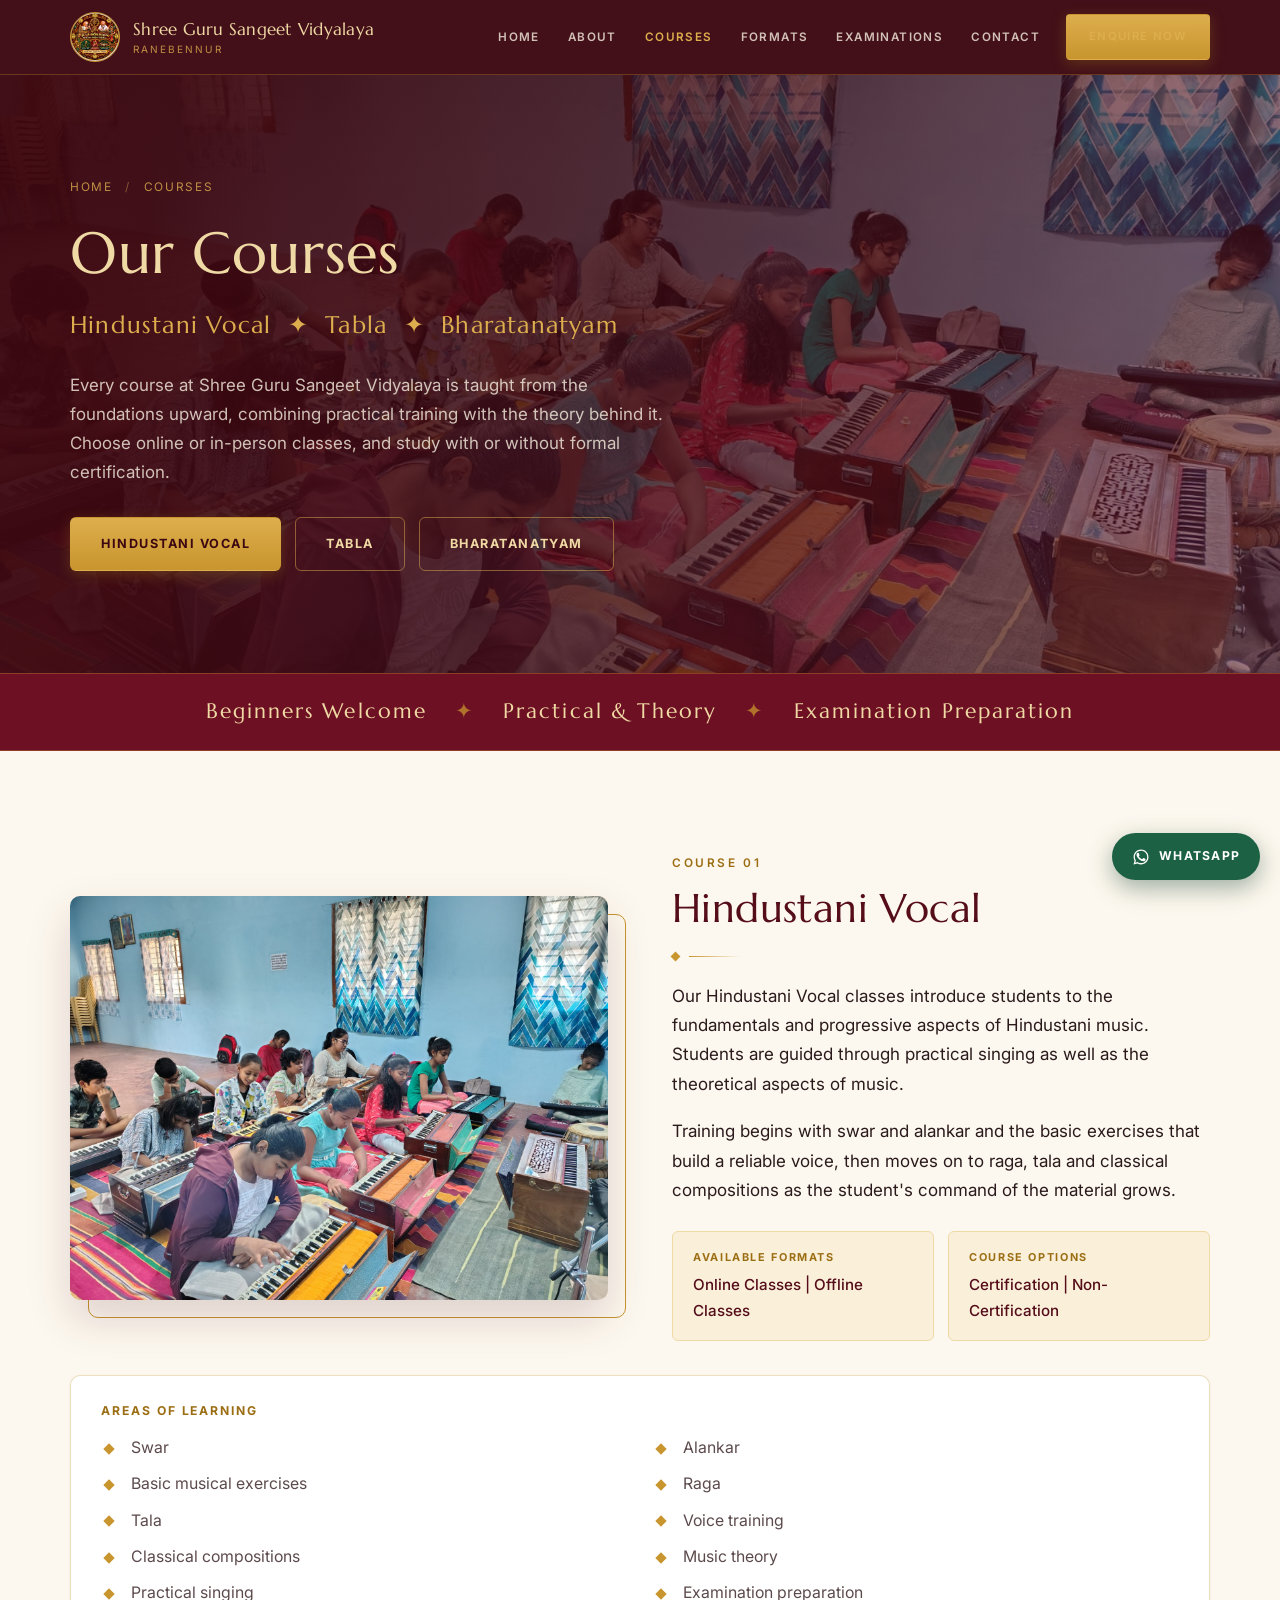
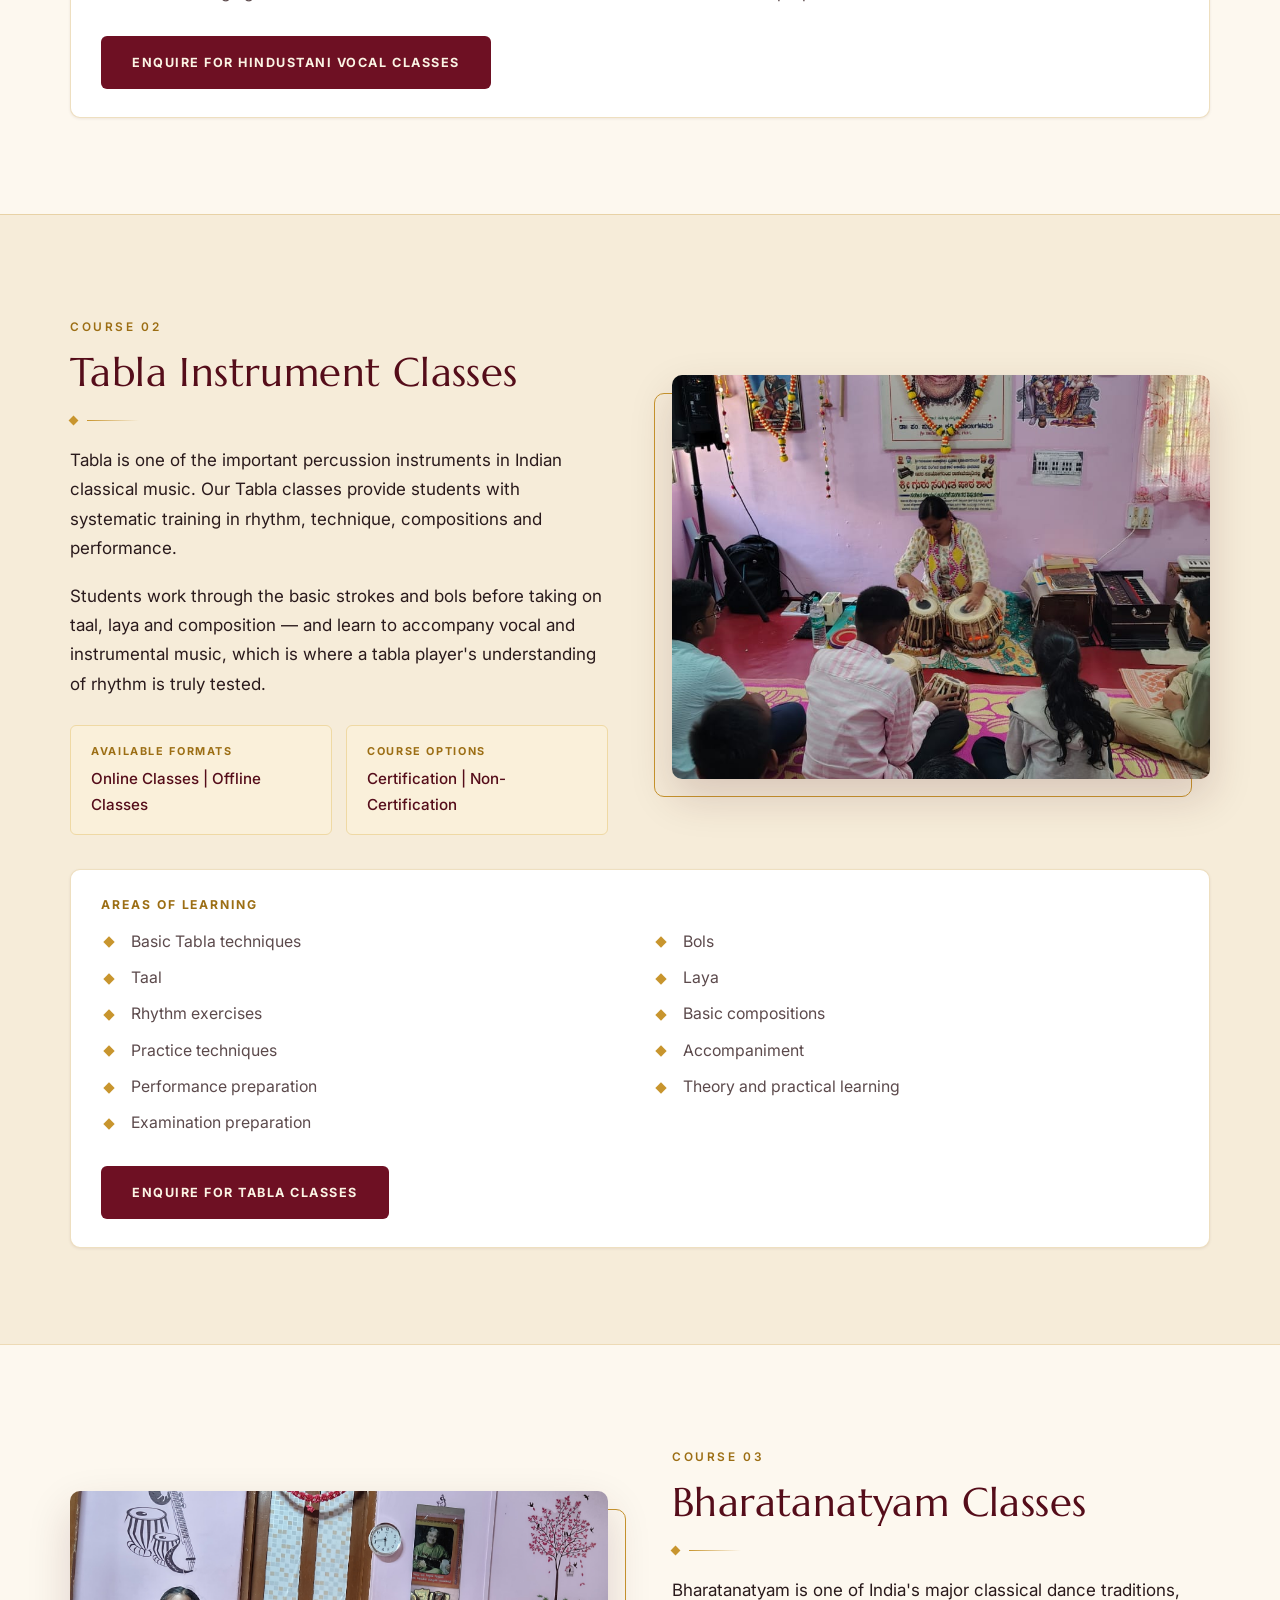
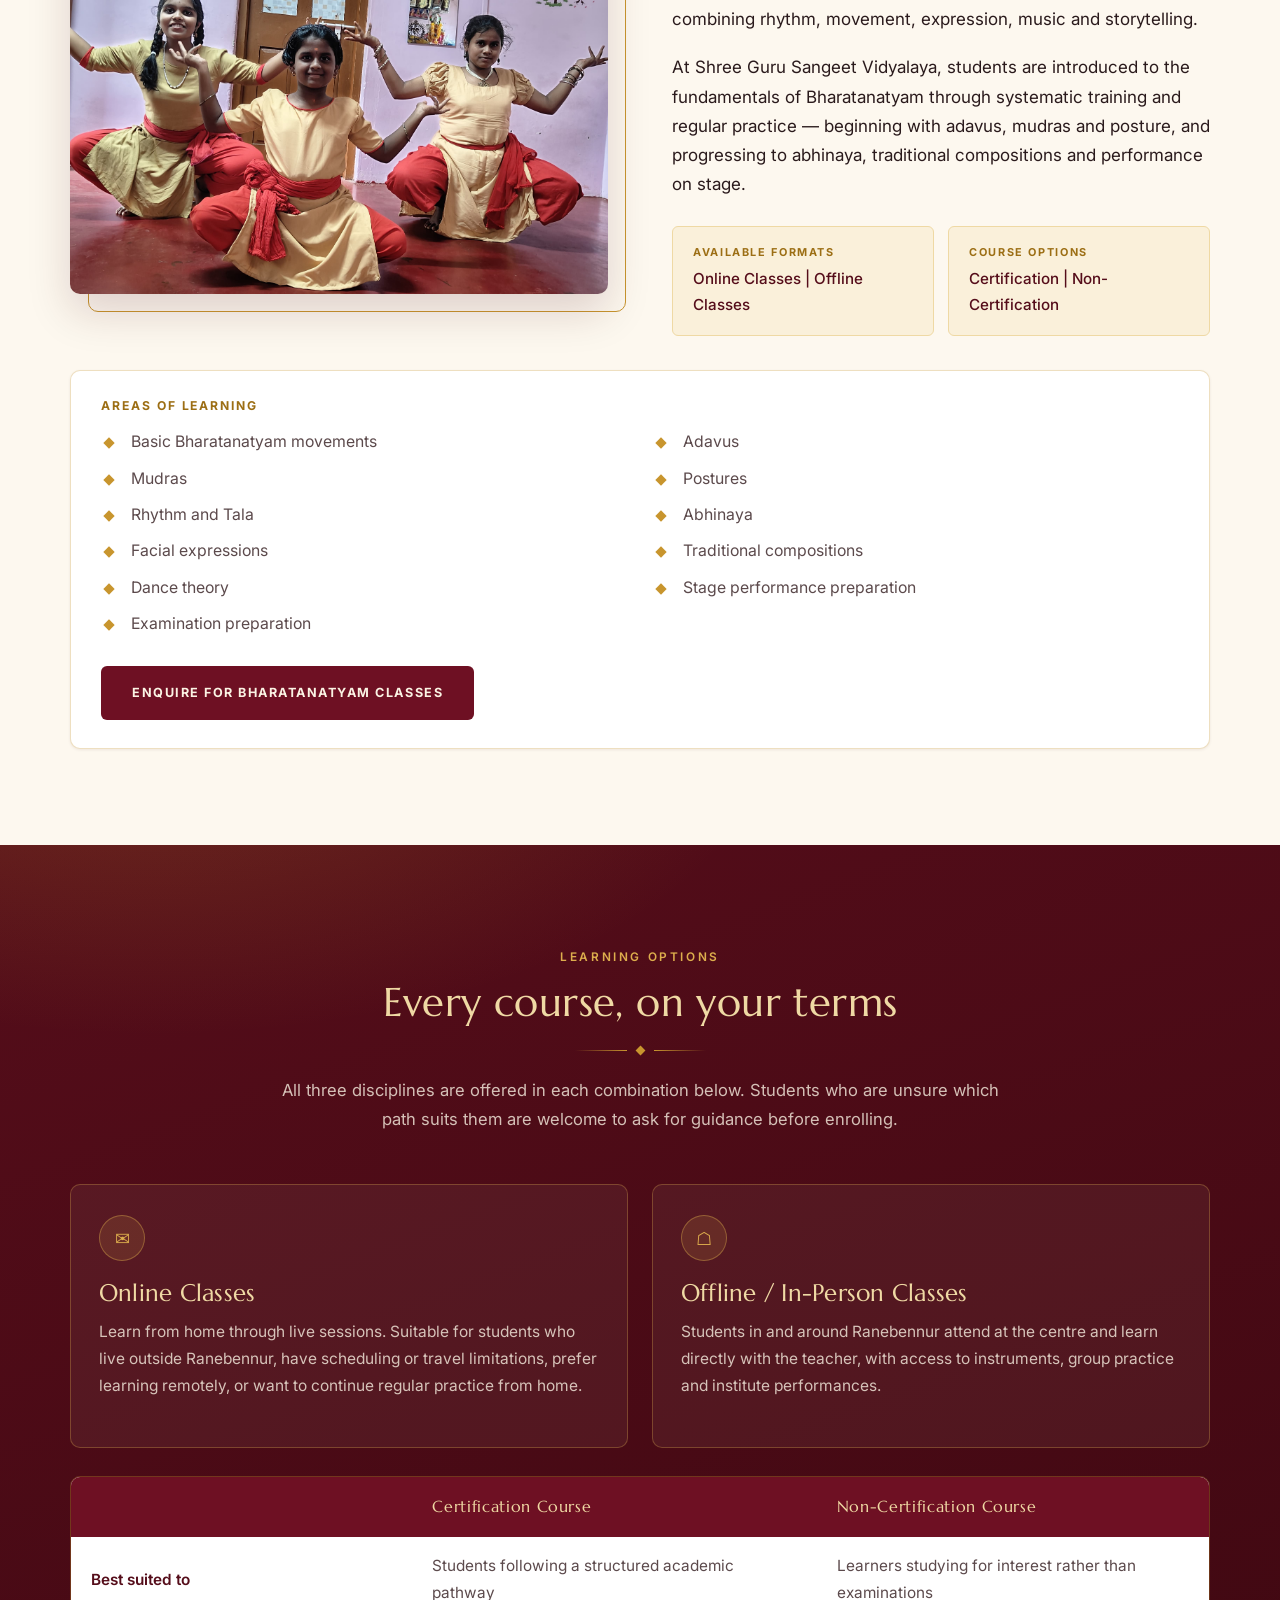
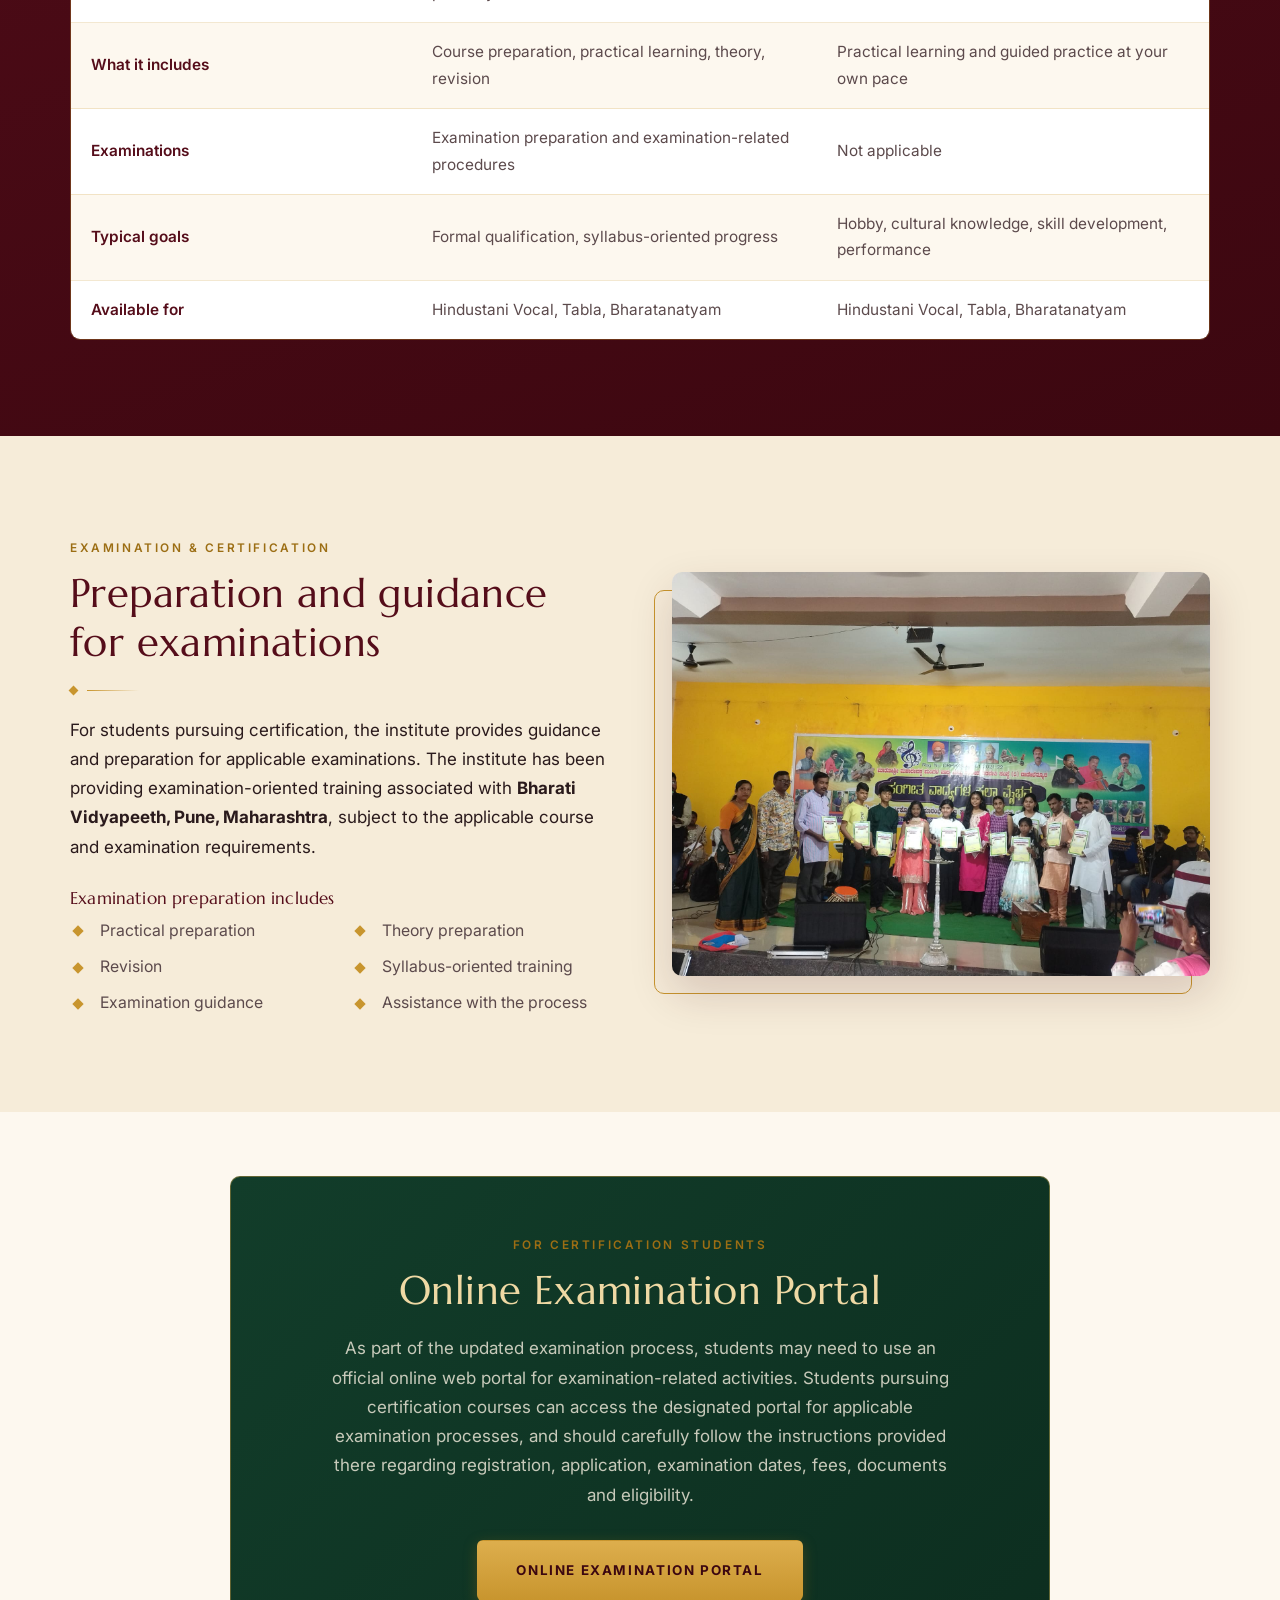
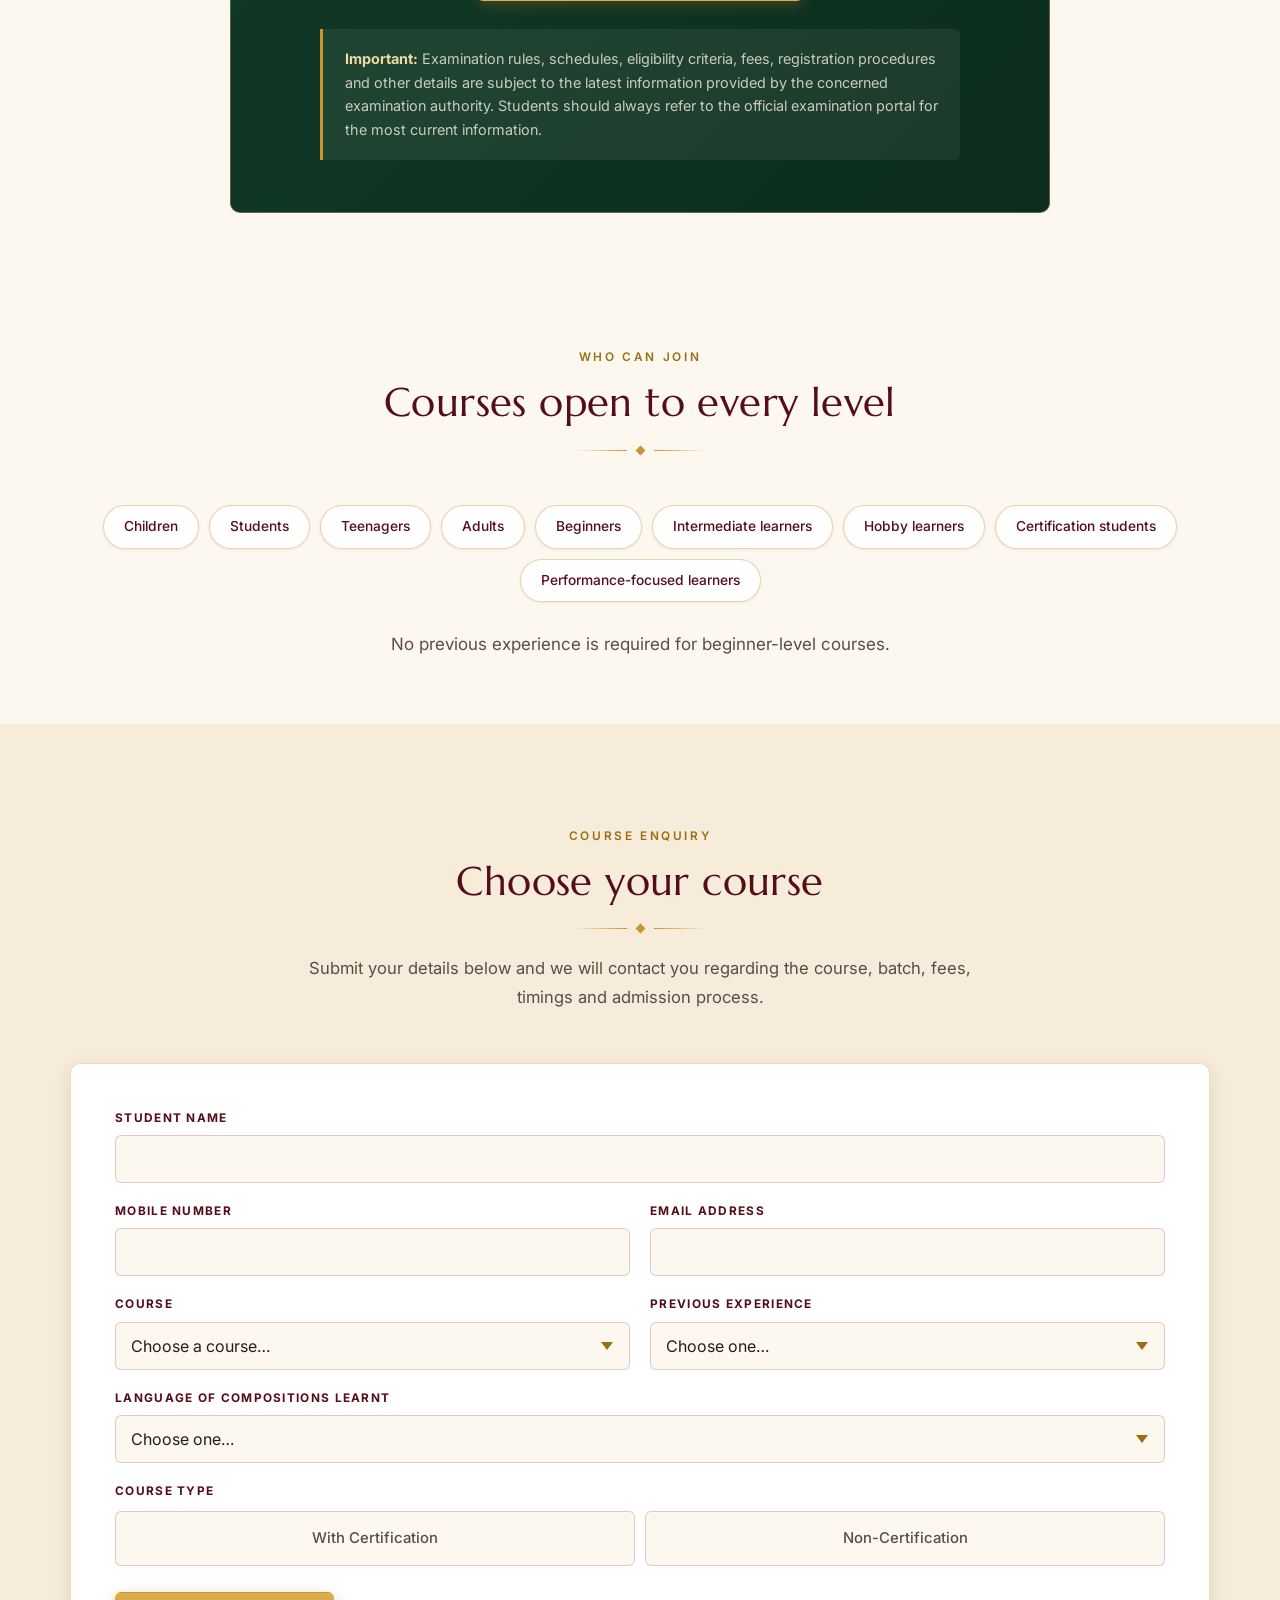
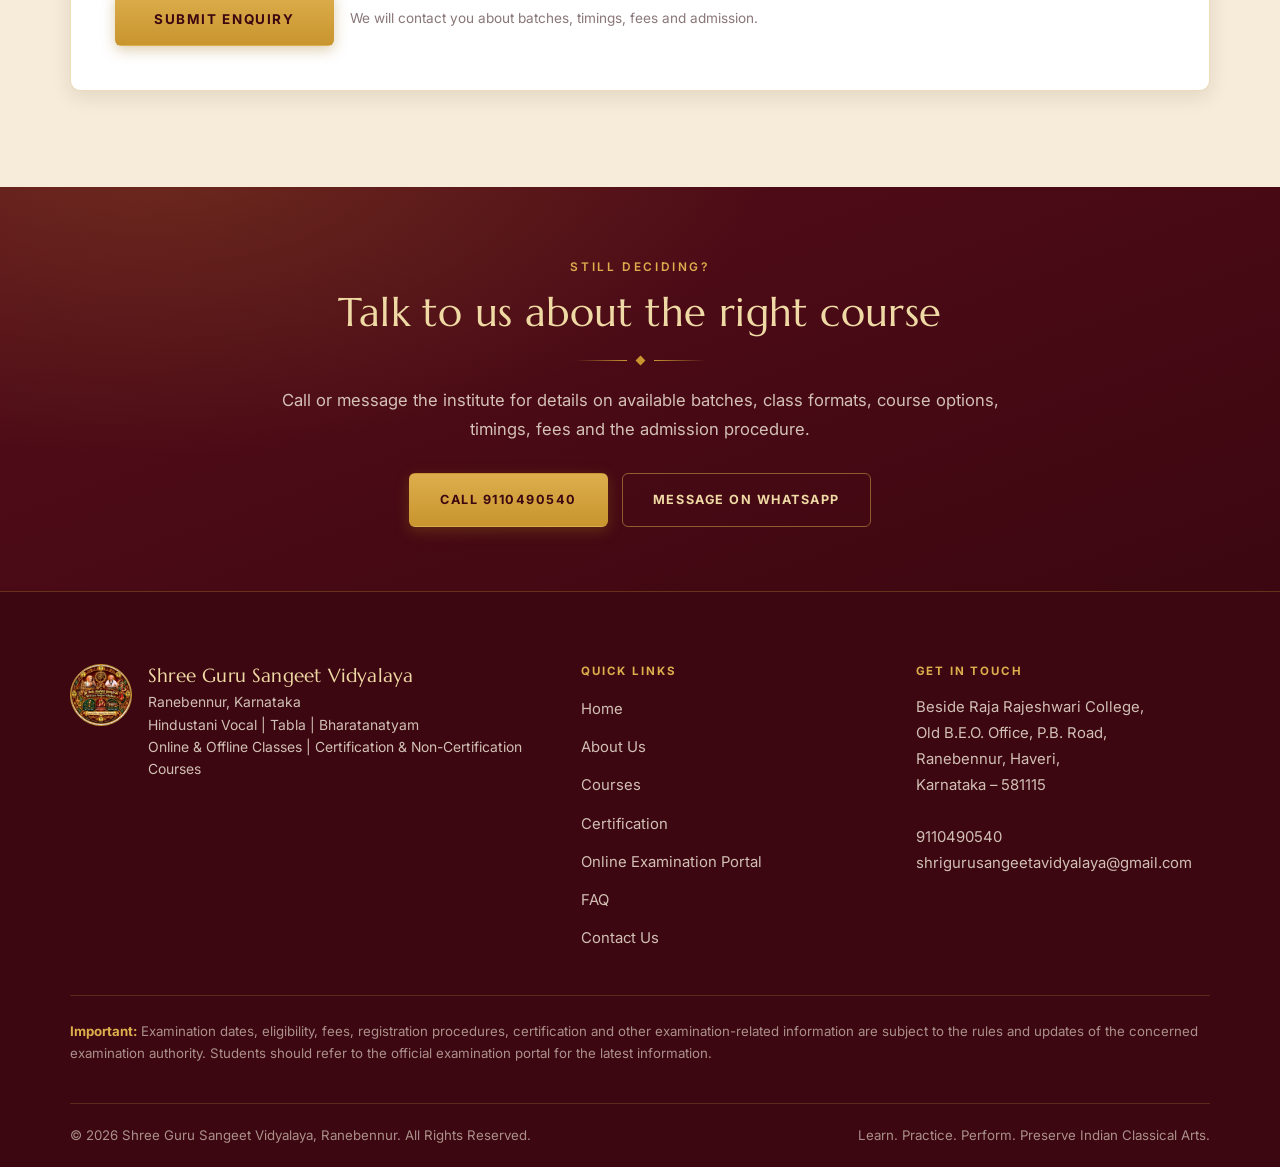
==== courses.html @ ef045285 "added new" ====
<!DOCTYPE html>
<html lang="en">
<head>
<meta charset="utf-8">
<meta name="viewport" content="width=device-width, initial-scale=1">
<title>Courses &ndash; Hindustani Vocal, Tabla &amp; Bharatanatyam | Shree Guru Sangeet Vidyalaya</title>
<meta name="description" content="Course details for Hindustani Vocal, Tabla and Bharatanatyam at Shree Guru Sangeet Vidyalaya, Ranebennur — areas of learning, online and offline formats, certification and non-certification options.">

<meta property="og:title" content="Courses | Shree Guru Sangeet Vidyalaya, Ranebennur">
<meta property="og:description" content="Hindustani Vocal, Tabla and Bharatanatyam — online and offline, certification and non-certification.">
<meta property="og:image" content="images/logo.jpg">
<meta property="og:type" content="website">

<link rel="icon" href="images/logo.jpg">
<link rel="preconnect" href="https://fonts.googleapis.com">
<link rel="preconnect" href="https://fonts.gstatic.com" crossorigin>
<link href="https://fonts.googleapis.com/css2?family=Marcellus&family=Inter:wght@400;500;600;700&display=swap" rel="stylesheet">
<link rel="stylesheet" href="css/style.css">
</head>
<body>

<a class="skip-link" href="#main">Skip to content</a>

<!-- ============================= HEADER ============================= -->
<header class="site-header">
  <div class="wrap header-inner">
    <a class="brand" href="index.html">
      <img src="images/logo.jpg" alt="Shree Guru Sangeet Vidyalaya emblem">
      <span class="brand-text">
        <span class="brand-name">Shree Guru Sangeet Vidyalaya</span>
        <span class="brand-sub">Ranebennur</span>
      </span>
    </a>

    <button class="nav-toggle" aria-expanded="false" aria-controls="primary-nav" aria-label="Toggle menu">
      <span></span><span></span><span></span>
    </button>

    <nav class="nav" id="primary-nav" aria-label="Primary">
      <a href="index.html">Home</a>
      <a href="index.html#about">About</a>
      <a href="courses.html" class="is-active" aria-current="page">Courses</a>
      <a href="#formats">Formats</a>
      <a href="#exams">Examinations</a>
      <a href="index.html#contact">Contact</a>
      <a class="btn btn--gold" href="#enquiry">Enquire Now</a>
    </nav>
  </div>
</header>

<main id="main">

<!-- ============================= HERO ============================= -->
<section class="hero hero--page">
  <div class="hero__bg" role="presentation"></div>
  <div class="wrap">
    <div class="hero__content">
      <p class="crumbs"><a href="index.html">Home</a> <span>/</span> Courses</p>
      <h1>Our Courses</h1>
      <p class="hero__tagline">Hindustani Vocal &nbsp;&#10022;&nbsp; Tabla &nbsp;&#10022;&nbsp; Bharatanatyam</p>
      <p class="hero__lede">
        Every course at Shree Guru Sangeet Vidyalaya is taught from the foundations upward,
        combining practical training with the theory behind it. Choose online or in-person
        classes, and study with or without formal certification.
      </p>
      <div class="btn-row">
        <a class="btn btn--gold" href="#hindustani-vocal">Hindustani Vocal</a>
        <a class="btn btn--ghost" href="#tabla">Tabla</a>
        <a class="btn btn--ghost" href="#bharatanatyam">Bharatanatyam</a>
      </div>
    </div>
  </div>
</section>

<!-- ============================= STRIP ============================= -->
<div class="strip">
  <div class="wrap strip__inner">
    <span>Beginners Welcome</span> <i>&#10022;</i>
    <span>Practical &amp; Theory</span> <i>&#10022;</i>
    <span>Examination Preparation</span>
  </div>
</div>

<!-- ============================= HINDUSTANI VOCAL ============================= -->
<section class="section course-detail" id="hindustani-vocal">
  <div class="wrap">
    <div class="split reveal">
      <div class="split__media">
        <img src="images/vocal-class.jpg" alt="Hindustani vocal students practising with harmoniums" loading="lazy">
      </div>
      <div>
        <span class="eyebrow">Course 01</span>
        <h2>Hindustani Vocal</h2>
        <div class="ornament ornament--start"><span></span></div>
        <p>
          Our Hindustani Vocal classes introduce students to the fundamentals and progressive
          aspects of Hindustani music. Students are guided through practical singing as well as
          the theoretical aspects of music.
        </p>
        <p>
          Training begins with swar and alankar and the basic exercises that build a reliable
          voice, then moves on to raga, tala and classical compositions as the student's command
          of the material grows.
        </p>

        <dl class="meta-row">
          <div class="meta">
            <dt>Available Formats</dt>
            <dd>Online Classes | Offline Classes</dd>
          </div>
          <div class="meta">
            <dt>Course Options</dt>
            <dd>Certification | Non-Certification</dd>
          </div>
        </dl>
      </div>
    </div>

    <div class="learn-box reveal">
      <h4>Areas of Learning</h4>
      <ul class="ticks ticks--2col">
        <li>Swar</li>
        <li>Alankar</li>
        <li>Basic musical exercises</li>
        <li>Raga</li>
        <li>Tala</li>
        <li>Voice training</li>
        <li>Classical compositions</li>
        <li>Music theory</li>
        <li>Practical singing</li>
        <li>Examination preparation</li>
      </ul>
      <div class="btn-row">
        <a class="btn btn--maroon" href="#enquiry" data-course="Hindustani Vocal">Enquire for Hindustani Vocal Classes</a>
      </div>
    </div>
  </div>
</section>

<!-- ============================= TABLA ============================= -->
<section class="section section--cream course-detail" id="tabla">
  <div class="wrap">
    <div class="split split--media-right reveal">
      <div class="split__media">
        <img src="images/tabla-class-2.jpg" alt="A tabla lesson in progress at the institute" loading="lazy">
      </div>
      <div>
        <span class="eyebrow">Course 02</span>
        <h2>Tabla Instrument Classes</h2>
        <div class="ornament ornament--start"><span></span></div>
        <p>
          Tabla is one of the important percussion instruments in Indian classical music. Our
          Tabla classes provide students with systematic training in rhythm, technique,
          compositions and performance.
        </p>
        <p>
          Students work through the basic strokes and bols before taking on taal, laya and
          composition — and learn to accompany vocal and instrumental music, which is where a
          tabla player's understanding of rhythm is truly tested.
        </p>

        <dl class="meta-row">
          <div class="meta">
            <dt>Available Formats</dt>
            <dd>Online Classes | Offline Classes</dd>
          </div>
          <div class="meta">
            <dt>Course Options</dt>
            <dd>Certification | Non-Certification</dd>
          </div>
        </dl>
      </div>
    </div>

    <div class="learn-box reveal">
      <h4>Areas of Learning</h4>
      <ul class="ticks ticks--2col">
        <li>Basic Tabla techniques</li>
        <li>Bols</li>
        <li>Taal</li>
        <li>Laya</li>
        <li>Rhythm exercises</li>
        <li>Basic compositions</li>
        <li>Practice techniques</li>
        <li>Accompaniment</li>
        <li>Performance preparation</li>
        <li>Theory and practical learning</li>
        <li>Examination preparation</li>
      </ul>
      <div class="btn-row">
        <a class="btn btn--maroon" href="#enquiry" data-course="Tabla">Enquire for Tabla Classes</a>
      </div>
    </div>
  </div>
</section>

<!-- ============================= BHARATANATYAM ============================= -->
<section class="section course-detail" id="bharatanatyam">
  <div class="wrap">
    <div class="split reveal">
      <div class="split__media">
        <img src="images/bharatanatyam-wide.jpg" alt="Bharatanatyam students holding a classical pose" loading="lazy">
      </div>
      <div>
        <span class="eyebrow">Course 03</span>
        <h2>Bharatanatyam Classes</h2>
        <div class="ornament ornament--start"><span></span></div>
        <p>
          Bharatanatyam is one of India's major classical dance traditions, combining rhythm,
          movement, expression, music and storytelling.
        </p>
        <p>
          At Shree Guru Sangeet Vidyalaya, students are introduced to the fundamentals of
          Bharatanatyam through systematic training and regular practice — beginning with adavus,
          mudras and posture, and progressing to abhinaya, traditional compositions and
          performance on stage.
        </p>

        <dl class="meta-row">
          <div class="meta">
            <dt>Available Formats</dt>
            <dd>Online Classes | Offline Classes</dd>
          </div>
          <div class="meta">
            <dt>Course Options</dt>
            <dd>Certification | Non-Certification</dd>
          </div>
        </dl>
      </div>
    </div>

    <div class="learn-box reveal">
      <h4>Areas of Learning</h4>
      <ul class="ticks ticks--2col">
        <li>Basic Bharatanatyam movements</li>
        <li>Adavus</li>
        <li>Mudras</li>
        <li>Postures</li>
        <li>Rhythm and Tala</li>
        <li>Abhinaya</li>
        <li>Facial expressions</li>
        <li>Traditional compositions</li>
        <li>Dance theory</li>
        <li>Stage performance preparation</li>
        <li>Examination preparation</li>
      </ul>
      <div class="btn-row">
        <a class="btn btn--maroon" href="#enquiry" data-course="Bharatanatyam">Enquire for Bharatanatyam Classes</a>
      </div>
    </div>
  </div>
</section>

<!-- ============================= FORMATS ============================= -->
<section class="section section--dark" id="formats">
  <div class="wrap">
    <div class="section-head section-head--center reveal">
      <span class="eyebrow">Learning Options</span>
      <h2>Every course, on your terms</h2>
      <div class="ornament"><span></span></div>
      <p>
        All three disciplines are offered in each combination below. Students who are unsure
        which path suits them are welcome to ask for guidance before enrolling.
      </p>
    </div>

    <div class="grid grid--2 reveal">
      <article class="card card--dark">
        <div class="card__icon">&#9993;</div>
        <h3>Online Classes</h3>
        <p style="margin-bottom:18px">
          Learn from home through live sessions. Suitable for students who live outside
          Ranebennur, have scheduling or travel limitations, prefer learning remotely, or want to
          continue regular practice from home.
        </p>
      </article>

      <article class="card card--dark">
        <div class="card__icon">&#9750;</div>
        <h3>Offline / In-Person Classes</h3>
        <p style="margin-bottom:18px">
          Students in and around Ranebennur attend at the centre and learn directly with the
          teacher, with access to instruments, group practice and institute performances.
        </p>
      </article>
    </div>

    <div class="table-scroll reveal" style="margin-top:28px">
      <table class="compare">
        <thead>
          <tr>
            <th scope="col">&nbsp;</th>
            <th scope="col">Certification Course</th>
            <th scope="col">Non-Certification Course</th>
          </tr>
        </thead>
        <tbody>
          <tr>
            <th scope="row">Best suited to</th>
            <td>Students following a structured academic pathway</td>
            <td>Learners studying for interest rather than examinations</td>
          </tr>
          <tr>
            <th scope="row">What it includes</th>
            <td>Course preparation, practical learning, theory, revision</td>
            <td>Practical learning and guided practice at your own pace</td>
          </tr>
          <tr>
            <th scope="row">Examinations</th>
            <td>Examination preparation and examination-related procedures</td>
            <td>Not applicable</td>
          </tr>
          <tr>
            <th scope="row">Typical goals</th>
            <td>Formal qualification, syllabus-oriented progress</td>
            <td>Hobby, cultural knowledge, skill development, performance</td>
          </tr>
          <tr>
            <th scope="row">Available for</th>
            <td>Hindustani Vocal, Tabla, Bharatanatyam</td>
            <td>Hindustani Vocal, Tabla, Bharatanatyam</td>
          </tr>
        </tbody>
      </table>
    </div>
  </div>
</section>

<!-- ============================= EXAMS ============================= -->
<section class="section section--cream" id="exams">
  <div class="wrap">
    <div class="split split--media-right reveal">
      <div class="split__media">
        <img src="images/certificates.jpg" alt="Certificate distribution at an institute function" loading="lazy">
      </div>
      <div>
        <span class="eyebrow">Examination &amp; Certification</span>
        <h2>Preparation and guidance for examinations</h2>
        <div class="ornament ornament--start"><span></span></div>
        <p>
          For students pursuing certification, the institute provides guidance and preparation for
          applicable examinations. The institute has been providing examination-oriented training
          associated with <strong>Bharati Vidyapeeth, Pune, Maharashtra</strong>, subject to the
          applicable course and examination requirements.
        </p>

        <h4 style="margin-top:26px">Examination preparation includes</h4>
        <ul class="ticks ticks--2col">
          <li>Practical preparation</li>
          <li>Theory preparation</li>
          <li>Revision</li>
          <li>Syllabus-oriented training</li>
          <li>Examination guidance</li>
          <li>Assistance with the process</li>
        </ul>
      </div>
    </div>
  </div>
</section>

<!-- ============================= EXAM PORTAL ============================= -->
<section class="section section--tight">
  <div class="wrap wrap--narrow">
    <div class="callout reveal">
      <span class="eyebrow">For Certification Students</span>
      <h2>Online Examination Portal</h2>
      <p>
        As part of the updated examination process, students may need to use an official online
        web portal for examination-related activities. Students pursuing certification courses can
        access the designated portal for applicable examination processes, and should carefully
        follow the instructions provided there regarding registration, application, examination
        dates, fees, documents and eligibility.
      </p>

      <div class="btn-row">
        <!-- TODO: replace "#" with the official examination portal URL supplied by the institute -->
        <a class="btn btn--gold btn--lg" href="#" target="_blank" rel="noopener">Online Examination Portal</a>
      </div>

      <p class="note">
        <strong>Important:</strong> Examination rules, schedules, eligibility criteria, fees,
        registration procedures and other details are subject to the latest information provided
        by the concerned examination authority. Students should always refer to the official
        examination portal for the most current information.
      </p>
    </div>
  </div>
</section>

<!-- ============================= WHO CAN JOIN ============================= -->
<section class="section section--tight">
  <div class="wrap">
    <div class="section-head section-head--center reveal">
      <span class="eyebrow">Who Can Join</span>
      <h2>Courses open to every level</h2>
      <div class="ornament"><span></span></div>
    </div>

    <div class="reveal" style="text-align:center">
      <ul class="chips" style="justify-content:center">
        <li>Children</li>
        <li>Students</li>
        <li>Teenagers</li>
        <li>Adults</li>
        <li>Beginners</li>
        <li>Intermediate learners</li>
        <li>Hobby learners</li>
        <li>Certification students</li>
        <li>Performance-focused learners</li>
      </ul>
      <p style="max-width:620px; margin-inline:auto; color:var(--ink-soft)">
        No previous experience is required for beginner-level courses.
      </p>
    </div>
  </div>
</section>

<!-- ============================= ENQUIRY ============================= -->
<section class="section section--cream" id="enquiry">
  <div class="wrap">
    <div class="section-head section-head--center reveal">
      <span class="eyebrow">Course Enquiry</span>
      <h2>Choose your course</h2>
      <div class="ornament"><span></span></div>
      <p>
        Submit your details below and we will contact you regarding the course, batch, fees,
        timings and admission process.
      </p>
    </div>

    <div class="form-card reveal">
      <!--
        Static site: the form is delivered to the institute over WhatsApp, with an
        email fallback. To use a form service instead, add action/method to this
        <form> and remove the submit handler in js/main.js.
      -->
      <form id="lead-form" class="form-grid" novalidate>

        <div class="field field--full">
          <label for="name">Student Name</label>
          <input type="text" id="name" name="name" required autocomplete="name">
        </div>

        <div class="field">
          <label for="mobile">Mobile Number</label>
          <input type="tel" id="mobile" name="mobile" required autocomplete="tel"
                 inputmode="tel" pattern="[0-9+\s-]{7,15}">
        </div>

        <div class="field">
          <label for="email">Email Address</label>
          <input type="email" id="email" name="email" required autocomplete="email">
        </div>

        <div class="field">
          <label for="course">Course</label>
          <select id="course" name="course" required>
            <option value="">Choose a course&hellip;</option>
            <option>Hindustani Vocal</option>
            <option>Tabla</option>
            <option>Bharatanatyam</option>
          </select>
        </div>

        <div class="field">
          <label for="experience">Previous Experience</label>
          <select id="experience" name="experience" required>
            <option value="">Choose one&hellip;</option>
            <option>Beginner / No previous experience</option>
            <option>Some previous experience</option>
            <option>Intermediate</option>
            <option>Advanced</option>
          </select>
        </div>

        <div class="field field--full">
          <label for="language">Language of Compositions Learnt</label>
          <select id="language" name="language" required>
            <option value="">Choose one&hellip;</option>
            <option>None yet &mdash; complete beginner</option>
            <option>Kannada</option>
            <option>Hindi</option>
            <option>Sanskrit</option>
            <option>Marathi</option>
            <option>Telugu</option>
            <option>Other</option>
          </select>
        </div>

        <div class="field field--full">
          <span class="group-label" id="course-type-label">Course Type</span>
          <div class="radio-group" role="radiogroup" aria-labelledby="course-type-label">
            <label class="radio-card">
              <input type="radio" name="certification" value="With Certification" required>
              <span>With Certification</span>
            </label>
            <label class="radio-card">
              <input type="radio" name="certification" value="Non-Certification">
              <span>Non-Certification</span>
            </label>
          </div>
        </div>

        <!-- Spam trap: hidden from people, tempting to bots. Never remove. -->
        <div class="hp" aria-hidden="true">
          <label for="website">Do not fill this in</label>
          <input type="text" id="website" name="website" tabindex="-1" autocomplete="off">
        </div>
        <input type="hidden" name="source" value="">

        <div class="form-actions">
          <button type="submit" class="btn btn--gold btn--lg" id="lead-submit">Submit Enquiry</button>
          <p class="hint">We will contact you about batches, timings, fees and admission.</p>
        </div>

        <div class="form-note form-note--success" id="form-success" role="status" hidden>
          <strong>Thank you for your enquiry!</strong>
          Your course enquiry has been submitted successfully. Our team will contact you shortly
          with further information about the selected course and admission process.
        </div>

        <div class="form-note form-note--error" id="form-error" role="alert" hidden>
          <strong>Sorry &mdash; that did not go through.</strong>
          <span id="form-error-detail">Please check your internet connection and try again.</span>
          You can also reach us directly on
          <a href="https://wa.me/919110490540" target="_blank" rel="noopener">WhatsApp</a> or
          <a href="tel:+919110490540">9110490540</a>.
        </div>

      </form>
    </div>
  </div>
</section>

<!-- ============================= CONTACT CTA ============================= -->
<section class="section section--dark section--tight" id="contact">
  <div class="wrap">
    <div class="section-head section-head--center reveal" style="margin-bottom:0">
      <span class="eyebrow">Still deciding?</span>
      <h2>Talk to us about the right course</h2>
      <div class="ornament"><span></span></div>
      <p>
        Call or message the institute for details on available batches, class formats, course
        options, timings, fees and the admission procedure.
      </p>
      <div class="btn-row">
        <a class="btn btn--gold" href="tel:+919110490540">Call 9110490540</a>
        <a class="btn btn--ghost" href="https://wa.me/919110490540" target="_blank" rel="noopener">Message on WhatsApp</a>
      </div>
    </div>
  </div>
</section>

</main>

<!-- ============================= FOOTER ============================= -->
<footer class="site-footer">
  <div class="wrap">
    <div class="footer-grid">

      <div>
        <div class="footer-brand">
          <img src="images/logo.jpg" alt="Shree Guru Sangeet Vidyalaya emblem">
          <div>
            <h3>Shree Guru Sangeet Vidyalaya</h3>
            <p>
              Ranebennur, Karnataka<br>
              Hindustani Vocal | Tabla | Bharatanatyam<br>
              Online &amp; Offline Classes | Certification &amp; Non-Certification Courses
            </p>
          </div>
        </div>
      </div>

      <div>
        <h4>Quick Links</h4>
        <ul class="footer-links">
          <li><a href="index.html">Home</a></li>
          <li><a href="index.html#about">About Us</a></li>
          <li><a href="courses.html">Courses</a></li>
          <li><a href="index.html#certification">Certification</a></li>
          <li><a href="courses.html#exams">Online Examination Portal</a></li>
          <li><a href="index.html#faq">FAQ</a></li>
          <li><a href="index.html#contact">Contact Us</a></li>
        </ul>
      </div>

      <div>
        <h4>Get in Touch</h4>
        <address class="footer-contact">
          Beside Raja Rajeshwari College,<br>
          Old B.E.O. Office, P.B. Road,<br>
          Ranebennur, Haveri,<br>
          Karnataka &ndash; 581115<br><br>
          <a href="tel:+919110490540">9110490540</a><br>
          <a href="mailto:shrigurusangeetavidyalaya@gmail.com">shrigurusangeetavidyalaya@gmail.com</a>
        </address>
      </div>

    </div>

    <p class="footer-disclaimer">
      <strong style="color:var(--gold-400)">Important:</strong>
      Examination dates, eligibility, fees, registration procedures, certification and other
      examination-related information are subject to the rules and updates of the concerned
      examination authority. Students should refer to the official examination portal for the
      latest information.
    </p>

    <div class="footer-bottom">
      <span>&copy; <span data-year></span> Shree Guru Sangeet Vidyalaya, Ranebennur. All Rights Reserved.</span>
      <span>Learn. Practice. Perform. Preserve Indian Classical Arts.</span>
    </div>
  </div>
</footer>

<a class="float-wa" href="https://wa.me/919110490540" target="_blank" rel="noopener" aria-label="Chat with us on WhatsApp">
  <svg viewBox="0 0 24 24" aria-hidden="true"><path d="M17.47 14.38c-.3-.15-1.75-.86-2.02-.96-.27-.1-.47-.15-.67.15-.2.3-.77.96-.94 1.16-.17.2-.35.22-.64.08-.3-.15-1.25-.46-2.38-1.47-.88-.79-1.47-1.75-1.64-2.05-.17-.3-.02-.46.13-.6.13-.13.3-.35.45-.52.15-.17.2-.3.3-.5.1-.2.05-.37-.02-.52-.08-.15-.67-1.6-.92-2.2-.24-.58-.49-.5-.67-.51h-.57c-.2 0-.52.07-.8.37-.27.3-1.04 1.02-1.04 2.48s1.07 2.88 1.22 3.08c.15.2 2.1 3.2 5.08 4.49.71.3 1.26.49 1.69.63.71.22 1.36.19 1.87.12.57-.09 1.75-.72 2-1.41.25-.69.25-1.28.17-1.41-.07-.13-.27-.2-.57-.35zM12.04 2C6.58 2 2.13 6.45 2.13 11.91c0 1.75.46 3.45 1.32 4.95L2 22l5.25-1.38a9.87 9.87 0 0 0 4.79 1.22h.01c5.46 0 9.91-4.45 9.91-9.91C21.96 6.45 17.5 2 12.04 2zm0 18.13h-.01a8.2 8.2 0 0 1-4.18-1.15l-.3-.18-3.11.82.83-3.04-.2-.31a8.17 8.17 0 0 1-1.25-4.36c0-4.53 3.7-8.22 8.23-8.22 2.2 0 4.26.86 5.82 2.41a8.17 8.17 0 0 1 2.41 5.82c0 4.53-3.7 8.21-8.24 8.21z"/></svg>
  <span>WhatsApp</span>
</a>

<script src="js/main.js"></script>
</body>
</html>
---- css/style.css ----
/* ==========================================================================
   Shree Guru Sangeet Vidyalaya, Ranebennur
   Palette derived from the institute emblem: deep maroon, temple gold,
   cream parchment, with a deep-green accent.
   ========================================================================== */

:root {
  /* Brand */
  --maroon-900: #3C0710;
  --maroon-800: #550D1A;
  --maroon-700: #6E1023;
  --maroon-600: #8A1A2E;
  --maroon-100: #F3DEE1;

  --gold-700: #9C6E14;
  --gold-600: #B8861F;
  --gold-500: #C8952E;
  --gold-400: #DDAE4D;
  --gold-200: #EFD9A4;
  --gold-50:  #FAF0DA;

  --green-800: #123D2A;
  --green-600: #1D6144;

  /* Surface */
  --cream:      #FDF8EF;
  --cream-deep: #F6ECD9;
  --paper:      #FFFFFF;

  /* Ink */
  --ink:        #2A1A1C;
  --ink-soft:   #5C4A4C;
  --ink-faint:  #8A7779;
  --on-dark:    #FBF3E4;
  --on-dark-soft: rgba(251, 243, 228, 0.78);

  /* Type */
  --display: "Marcellus", "Cormorant Garamond", Georgia, "Times New Roman", serif;
  --body: "Inter", -apple-system, BlinkMacSystemFont, "Segoe UI", Roboto, Arial, sans-serif;

  /* Metrics */
  --wrap: 1180px;
  --wrap-narrow: 860px;
  --radius: 6px;
  --radius-lg: 10px;
  --shadow-sm: 0 1px 3px rgba(60, 7, 16, 0.08);
  --shadow: 0 6px 20px rgba(60, 7, 16, 0.10);
  --shadow-lg: 0 18px 44px rgba(60, 7, 16, 0.16);
  --header-h: 74px;
}

/* ---------- Reset / base ---------- */

*, *::before, *::after { box-sizing: border-box; }

html {
  scroll-behavior: smooth;
  scroll-padding-top: calc(var(--header-h) + 16px);
  -webkit-text-size-adjust: 100%;
}

body {
  margin: 0;
  font-family: var(--body);
  font-size: 17px;
  line-height: 1.72;
  color: var(--ink);
  background: var(--cream);
  overflow-x: hidden;
}

img { max-width: 100%; display: block; }

a { color: var(--maroon-700); text-decoration: none; }
a:hover { color: var(--maroon-600); }

h1, h2, h3, h4 {
  font-family: var(--display);
  font-weight: 400;
  line-height: 1.22;
  color: var(--maroon-800);
  margin: 0 0 0.5em;
  letter-spacing: 0.01em;
}

h1 { font-size: clamp(2.1rem, 5.2vw, 3.6rem); }
h2 { font-size: clamp(1.75rem, 3.6vw, 2.5rem); }
h3 { font-size: clamp(1.2rem, 2.2vw, 1.5rem); }
h4 { font-size: 1.08rem; }

p { margin: 0 0 1.1em; }
p:last-child { margin-bottom: 0; }

ul { margin: 0 0 1.1em; padding-left: 1.2em; }

:focus-visible {
  outline: 3px solid var(--gold-500);
  outline-offset: 3px;
  border-radius: 3px;
}

.visually-hidden {
  position: absolute;
  width: 1px; height: 1px;
  padding: 0; margin: -1px;
  overflow: hidden;
  clip: rect(0 0 0 0);
  white-space: nowrap;
  border: 0;
}

.skip-link {
  position: absolute;
  left: -9999px;
  top: 0;
  background: var(--maroon-800);
  color: var(--on-dark);
  padding: 12px 20px;
  z-index: 999;
}
.skip-link:focus { left: 8px; top: 8px; color: var(--on-dark); }

/* ---------- Layout helpers ---------- */

.wrap {
  width: 100%;
  max-width: var(--wrap);
  margin-inline: auto;
  padding-inline: 20px;
}
.wrap--narrow { max-width: var(--wrap-narrow); }

.section { padding-block: clamp(56px, 8vw, 96px); }
.section--tight { padding-block: clamp(40px, 5vw, 64px); }
.section--cream { background: var(--cream-deep); }
.section--paper { background: var(--paper); }

.section--dark {
  background:
    radial-gradient(1000px 500px at 12% -10%, rgba(200, 149, 46, 0.22), transparent 62%),
    linear-gradient(160deg, var(--maroon-800), var(--maroon-900));
  color: var(--on-dark);
}
.section--dark h2,
.section--dark h3,
.section--dark h4 { color: var(--gold-200); }
.section--dark p { color: var(--on-dark-soft); }

.section-head { max-width: 720px; margin-bottom: clamp(32px, 4vw, 52px); }
.section-head--center { margin-inline: auto; text-align: center; }
.section-head p { color: var(--ink-soft); font-size: 1.04rem; }
.section--dark .section-head p { color: var(--on-dark-soft); }

.eyebrow {
  display: inline-block;
  font-family: var(--body);
  font-size: 0.74rem;
  font-weight: 600;
  letter-spacing: 0.22em;
  text-transform: uppercase;
  color: var(--gold-700);
  margin-bottom: 0.9em;
}
.section--dark .eyebrow { color: var(--gold-400); }

/* Gold ornamental rule */
.ornament {
  display: flex;
  align-items: center;
  gap: 10px;
  margin: 0 0 22px;
}
.section-head--center .ornament { justify-content: center; }
.ornament::before,
.ornament::after {
  content: "";
  height: 1px;
  width: 52px;
  background: linear-gradient(90deg, transparent, var(--gold-500));
}
.ornament::after { background: linear-gradient(90deg, var(--gold-500), transparent); }
.ornament span {
  width: 7px; height: 7px;
  background: var(--gold-500);
  transform: rotate(45deg);
  flex: none;
}
.ornament--start::before { display: none; }

/* ---------- Buttons ---------- */

.btn {
  display: inline-flex;
  align-items: center;
  justify-content: center;
  gap: 9px;
  font-family: var(--body);
  font-size: 0.79rem;
  font-weight: 700;
  letter-spacing: 0.12em;
  text-transform: uppercase;
  padding: 15px 30px;
  border: 1.5px solid transparent;
  border-radius: var(--radius);
  cursor: pointer;
  transition: transform 0.18s ease, background-color 0.18s ease,
              color 0.18s ease, border-color 0.18s ease, box-shadow 0.18s ease;
  text-align: center;
}
.btn:hover { transform: translateY(-2px); }
.btn:active { transform: translateY(0); }

.btn--gold {
  background: linear-gradient(180deg, var(--gold-400), var(--gold-500));
  color: var(--maroon-900);
  box-shadow: 0 4px 14px rgba(156, 110, 20, 0.34);
}
.btn--gold:hover {
  background: linear-gradient(180deg, #E9BE63, var(--gold-400));
  color: var(--maroon-900);
  box-shadow: 0 8px 22px rgba(156, 110, 20, 0.42);
}

.btn--maroon { background: var(--maroon-700); color: var(--on-dark); }
.btn--maroon:hover { background: var(--maroon-600); color: var(--on-dark); }

.btn--outline {
  background: transparent;
  color: var(--maroon-700);
  border-color: rgba(110, 16, 35, 0.35);
}
.btn--outline:hover {
  border-color: var(--maroon-700);
  background: rgba(110, 16, 35, 0.06);
  color: var(--maroon-700);
}

.btn--ghost {
  background: transparent;
  color: var(--gold-200);
  border-color: rgba(222, 174, 77, 0.5);
}
.btn--ghost:hover {
  background: rgba(222, 174, 77, 0.14);
  border-color: var(--gold-400);
  color: var(--gold-200);
}

.btn--block { width: 100%; }
.btn--lg { padding: 18px 38px; font-size: 0.84rem; }

.btn-row {
  display: flex;
  flex-wrap: wrap;
  gap: 14px;
  margin-top: 30px;
}
.section-head--center .btn-row { justify-content: center; }

/* ---------- Header ---------- */

.site-header {
  position: sticky;
  top: 0;
  z-index: 100;
  background: rgba(60, 7, 16, 0.96);
  backdrop-filter: blur(10px);
  border-bottom: 1px solid rgba(200, 149, 46, 0.3);
}

.header-inner {
  min-height: var(--header-h);
  display: flex;
  align-items: center;
  justify-content: space-between;
  gap: 18px;
}

.brand { display: flex; align-items: center; gap: 13px; }
.brand:hover { color: inherit; }

.brand img {
  width: 50px; height: 50px;
  border-radius: 50%;
  border: 1.5px solid var(--gold-500);
  background: var(--paper);
  object-fit: cover;
  flex: none;
}

.brand-text { display: flex; flex-direction: column; line-height: 1.2; }
.brand-name {
  font-family: var(--display);
  font-size: 1.08rem;
  color: var(--gold-200);
  letter-spacing: 0.015em;
}
.brand-sub {
  font-size: 0.63rem;
  letter-spacing: 0.2em;
  text-transform: uppercase;
  color: rgba(222, 174, 77, 0.8);
  margin-top: 3px;
}

.nav { display: flex; align-items: center; gap: 4px; }

.nav a {
  font-size: 0.73rem;
  font-weight: 600;
  letter-spacing: 0.12em;
  text-transform: uppercase;
  color: var(--on-dark-soft);
  padding: 9px 12px;
  border-radius: 4px;
  transition: color 0.16s ease, background-color 0.16s ease;
}
.nav a:hover { color: var(--gold-200); background: rgba(222, 174, 77, 0.12); }
.nav a.is-active { color: var(--gold-400); }

.nav .btn {
  margin-left: 10px;
  padding: 12px 22px;
  font-size: 0.71rem;
}
.nav .btn:hover { background: linear-gradient(180deg, #E9BE63, var(--gold-400)); }

.nav-toggle {
  display: none;
  background: transparent;
  border: 1px solid rgba(222, 174, 77, 0.45);
  border-radius: 5px;
  width: 44px; height: 42px;
  cursor: pointer;
  padding: 0;
  align-items: center;
  justify-content: center;
  flex-direction: column;
  gap: 5px;
}
.nav-toggle span {
  display: block;
  width: 20px; height: 2px;
  background: var(--gold-200);
  transition: transform 0.22s ease, opacity 0.22s ease;
}
.nav-toggle[aria-expanded="true"] span:nth-child(1) { transform: translateY(7px) rotate(45deg); }
.nav-toggle[aria-expanded="true"] span:nth-child(2) { opacity: 0; }
.nav-toggle[aria-expanded="true"] span:nth-child(3) { transform: translateY(-7px) rotate(-45deg); }

/* ---------- Hero ---------- */

.hero {
  position: relative;
  min-height: min(84vh, 720px);
  display: flex;
  align-items: center;
  padding-block: clamp(70px, 10vw, 118px);
  overflow: hidden;
}

.hero__bg {
  position: absolute;
  inset: 0;
  background-image: url("../images/hero-concert.jpg");
  background-size: cover;
  background-position: center 42%;
}
.hero__bg::after {
  content: "";
  position: absolute;
  inset: 0;
  background:
    linear-gradient(100deg, rgba(60, 7, 16, 0.95) 12%, rgba(60, 7, 16, 0.80) 48%, rgba(85, 13, 26, 0.55) 100%);
}

.hero .wrap { position: relative; z-index: 2; }
.hero__content { max-width: 720px; }

.hero__kicker {
  display: inline-flex;
  align-items: center;
  gap: 10px;
  font-size: 0.7rem;
  font-weight: 600;
  letter-spacing: 0.2em;
  text-transform: uppercase;
  color: var(--gold-400);
  border: 1px solid rgba(222, 174, 77, 0.4);
  border-radius: 100px;
  padding: 8px 18px;
  margin-bottom: 26px;
}

.hero h1 { color: var(--gold-200); margin-bottom: 0.3em; }
.hero h1 .accent { display: block; color: var(--on-dark); font-size: 0.62em; margin-top: 0.22em; }

.hero__tagline {
  font-family: var(--display);
  font-size: clamp(1.12rem, 2.2vw, 1.5rem);
  color: var(--gold-400);
  letter-spacing: 0.05em;
  margin-bottom: 1em;
}

.hero p.hero__lede { color: var(--on-dark-soft); font-size: 1.06rem; max-width: 600px; }

.hero__pills {
  display: flex;
  flex-wrap: wrap;
  gap: 10px;
  margin-top: 26px;
}
.hero__pills span {
  font-size: 0.74rem;
  font-weight: 600;
  letter-spacing: 0.1em;
  text-transform: uppercase;
  color: var(--on-dark-soft);
  background: rgba(251, 243, 228, 0.09);
  border: 1px solid rgba(222, 174, 77, 0.26);
  border-radius: 100px;
  padding: 7px 16px;
}

/* Compact hero for the courses page */
.hero--page { min-height: auto; padding-block: clamp(62px, 8vw, 104px); }
.hero--page .hero__bg { background-image: url("../images/vocal-class.jpg"); background-position: center 55%; }
.hero--page .hero__content { max-width: 780px; }

.crumbs {
  font-size: 0.74rem;
  letter-spacing: 0.14em;
  text-transform: uppercase;
  color: rgba(222, 174, 77, 0.8);
  margin-bottom: 20px;
}
.crumbs a { color: rgba(222, 174, 77, 0.8); }
.crumbs a:hover { color: var(--gold-200); }
.crumbs span { opacity: 0.55; margin-inline: 8px; }

/* ---------- Discipline strip ---------- */

.strip {
  background: var(--maroon-700);
  border-block: 1px solid rgba(200, 149, 46, 0.35);
  padding-block: 20px;
}
.strip__inner {
  display: flex;
  flex-wrap: wrap;
  align-items: center;
  justify-content: center;
  gap: 12px 28px;
  font-family: var(--display);
  font-size: clamp(0.98rem, 2vw, 1.3rem);
  color: var(--gold-200);
  letter-spacing: 0.1em;
  text-align: center;
}
.strip__inner i {
  color: var(--gold-500);
  font-style: normal;
  opacity: 0.75;
}

/* ---------- Grids ---------- */

.grid { display: grid; gap: 24px; }
.grid--2 { grid-template-columns: repeat(2, 1fr); }
.grid--3 { grid-template-columns: repeat(3, 1fr); }
.grid--4 { grid-template-columns: repeat(4, 1fr); }

/* Two-column media + text */
.split {
  display: grid;
  grid-template-columns: 1fr 1fr;
  gap: clamp(32px, 5vw, 64px);
  align-items: center;
  /* Own stacking context, so the offset gold frame below (z-index:-1)
     stays above the section background instead of disappearing behind it. */
  position: relative;
  z-index: 0;
}
.split--media-right .split__media { order: 2; }

.split__media { position: relative; }
.split__media img {
  width: 100%;
  border-radius: var(--radius-lg);
  box-shadow: var(--shadow-lg);
  aspect-ratio: 4 / 3;
  object-fit: cover;
}
/* Gold frame offset behind the image */
.split__media::before {
  content: "";
  position: absolute;
  inset: 18px -18px -18px 18px;
  border: 1.5px solid var(--gold-500);
  border-radius: var(--radius-lg);
  z-index: -1;
}
.split--media-right .split__media::before { inset: 18px 18px -18px -18px; }

/* ---------- Cards ---------- */

.card {
  background: var(--paper);
  border: 1px solid rgba(200, 149, 46, 0.28);
  border-radius: var(--radius-lg);
  padding: 30px 28px;
  box-shadow: var(--shadow-sm);
  transition: transform 0.2s ease, box-shadow 0.2s ease, border-color 0.2s ease;
  height: 100%;
}
.card:hover {
  transform: translateY(-4px);
  box-shadow: var(--shadow);
  border-color: var(--gold-500);
}
.card h3 { margin-bottom: 0.45em; }
.card p { color: var(--ink-soft); font-size: 0.97rem; margin-bottom: 0; }

.card__icon {
  width: 46px; height: 46px;
  display: grid;
  place-items: center;
  border-radius: 50%;
  background: var(--gold-50);
  border: 1px solid var(--gold-200);
  color: var(--gold-700);
  font-family: var(--display);
  font-size: 1.15rem;
  margin-bottom: 18px;
}

.card--dark {
  background: rgba(251, 243, 228, 0.055);
  border-color: rgba(222, 174, 77, 0.3);
  box-shadow: none;
}
.card--dark:hover { background: rgba(251, 243, 228, 0.09); border-color: var(--gold-400); }
.card--dark p { color: var(--on-dark-soft); }
.card--dark .card__icon {
  background: rgba(222, 174, 77, 0.13);
  border-color: rgba(222, 174, 77, 0.4);
  color: var(--gold-400);
}

/* Course preview card (home page) */
.course-card {
  display: flex;
  flex-direction: column;
  background: var(--paper);
  border: 1px solid rgba(200, 149, 46, 0.28);
  border-radius: var(--radius-lg);
  overflow: hidden;
  box-shadow: var(--shadow-sm);
  transition: transform 0.2s ease, box-shadow 0.2s ease;
  height: 100%;
}
.course-card:hover { transform: translateY(-5px); box-shadow: var(--shadow-lg); }

.course-card__img { position: relative; aspect-ratio: 4 / 3; overflow: hidden; }
.course-card__img img {
  width: 100%; height: 100%;
  object-fit: cover;
  transition: transform 0.5s ease;
}
.course-card:hover .course-card__img img { transform: scale(1.05); }
.course-card__img::after {
  content: "";
  position: absolute; inset: 0;
  background: linear-gradient(180deg, transparent 52%, rgba(60, 7, 16, 0.6));
}

.course-card__body { padding: 26px 26px 28px; display: flex; flex-direction: column; flex: 1; }
.course-card__body p { color: var(--ink-soft); font-size: 0.96rem; flex: 1; }

.tags { display: flex; flex-wrap: wrap; gap: 7px; margin: 0 0 18px; padding: 0; list-style: none; }
.tags li {
  font-size: 0.68rem;
  font-weight: 600;
  letter-spacing: 0.09em;
  text-transform: uppercase;
  color: var(--gold-700);
  background: var(--gold-50);
  border: 1px solid var(--gold-200);
  border-radius: 100px;
  padding: 5px 12px;
}

.card-link {
  display: inline-flex;
  align-items: center;
  gap: 8px;
  margin-top: 20px;
  font-size: 0.75rem;
  font-weight: 700;
  letter-spacing: 0.12em;
  text-transform: uppercase;
  color: var(--maroon-700);
}
.card-link::after { content: "→"; transition: transform 0.2s ease; }
.card-link:hover::after { transform: translateX(4px); }

/* ---------- Tick lists ---------- */

.ticks { list-style: none; padding: 0; margin: 0; display: grid; gap: 11px; }
.ticks li {
  position: relative;
  padding-left: 30px;
  color: var(--ink-soft);
  font-size: 0.99rem;
  line-height: 1.6;
}
.ticks li::before {
  content: "";
  position: absolute;
  left: 4px; top: 0.62em;
  width: 8px; height: 8px;
  background: var(--gold-500);
  transform: rotate(45deg);
}
.ticks--2col { grid-template-columns: repeat(2, 1fr); gap: 11px 26px; }
.section--dark .ticks li { color: var(--on-dark-soft); }

/* ---------- Learning journey ---------- */

.journey {
  display: grid;
  grid-template-columns: repeat(4, 1fr);
  gap: 20px;
  counter-reset: step;
}
.journey__step {
  position: relative;
  text-align: center;
  padding: 34px 20px 30px;
  background: rgba(251, 243, 228, 0.06);
  border: 1px solid rgba(222, 174, 77, 0.28);
  border-radius: var(--radius-lg);
}
/* Connector line between steps */
.journey__step:not(:last-child)::after {
  content: "";
  position: absolute;
  top: 50%;
  right: -20px;
  width: 20px;
  height: 1px;
  background: rgba(222, 174, 77, 0.45);
}
.journey__num {
  counter-increment: step;
  width: 48px; height: 48px;
  margin: 0 auto 16px;
  display: grid;
  place-items: center;
  border-radius: 50%;
  border: 1px solid var(--gold-500);
  color: var(--gold-400);
  font-family: var(--display);
  font-size: 1.15rem;
}
.journey__num::before { content: counter(step, decimal-leading-zero); }
.journey__step h3 { font-size: 1.22rem; margin-bottom: 0.35em; letter-spacing: 0.08em; text-transform: uppercase; }
.journey__step p { font-size: 0.93rem; margin: 0; }

/* ---------- Audience chips ---------- */

.chips { display: flex; flex-wrap: wrap; gap: 10px; padding: 0; margin: 0 0 28px; list-style: none; }
.chips li {
  font-size: 0.86rem;
  font-weight: 500;
  color: var(--maroon-800);
  background: var(--paper);
  border: 1px solid rgba(200, 149, 46, 0.4);
  border-radius: 100px;
  padding: 9px 20px;
  box-shadow: var(--shadow-sm);
}

/* ---------- Exam portal callout ---------- */

.callout {
  background: linear-gradient(135deg, var(--green-800), #0C2C1E);
  border: 1px solid rgba(222, 174, 77, 0.4);
  border-radius: var(--radius-lg);
  padding: clamp(32px, 4.5vw, 52px);
  color: var(--on-dark);
  text-align: center;
}
.callout h2 { color: var(--gold-200); }
.callout p { color: var(--on-dark-soft); max-width: 640px; margin-inline: auto; }
.callout .btn-row { justify-content: center; }

.note {
  margin-top: 28px;
  padding: 18px 22px;
  border-left: 3px solid var(--gold-500);
  background: rgba(251, 243, 228, 0.07);
  border-radius: 0 var(--radius) var(--radius) 0;
  font-size: 0.9rem;
  line-height: 1.65;
  text-align: left;
  color: var(--on-dark-soft);
}
.note strong { color: var(--gold-200); }

.note--light {
  background: var(--gold-50);
  border-left-color: var(--gold-500);
  color: var(--ink-soft);
}
.note--light strong { color: var(--maroon-800); }

/* ---------- Gallery ---------- */

/* One 2x2 feature tile plus eight single tiles fills a 4-column, 3-row grid exactly. */
.gallery {
  display: grid;
  grid-template-columns: repeat(4, 1fr);
  grid-auto-rows: 172px;
  gap: 14px;
}
.gallery .feature { grid-column: span 2; grid-row: span 2; }
.gallery figure {
  margin: 0;
  overflow: hidden;
  border-radius: var(--radius);
  border: 1px solid rgba(200, 149, 46, 0.3);
}
.gallery img {
  width: 100%; height: 100%;
  object-fit: cover;
  transition: transform 0.55s ease;
}
.gallery figure:hover img { transform: scale(1.07); }

/* ---------- FAQ accordion ---------- */

.faq { max-width: 860px; margin-inline: auto; }

.faq-item {
  border: 1px solid rgba(200, 149, 46, 0.32);
  border-radius: var(--radius);
  background: var(--paper);
  margin-bottom: 12px;
  overflow: hidden;
}
.faq-item__q {
  width: 100%;
  display: flex;
  align-items: center;
  justify-content: space-between;
  gap: 18px;
  background: transparent;
  border: 0;
  cursor: pointer;
  padding: 20px 24px;
  font-family: var(--display);
  font-size: 1.06rem;
  color: var(--maroon-800);
  text-align: left;
  line-height: 1.45;
}
.faq-item__q:hover { background: var(--gold-50); }
.faq-item__q::after {
  content: "+";
  flex: none;
  font-size: 1.4rem;
  line-height: 1;
  color: var(--gold-600);
  transition: transform 0.24s ease;
}
.faq-item.is-open .faq-item__q::after { transform: rotate(45deg); }

.faq-item__a {
  display: grid;
  grid-template-rows: 0fr;
  transition: grid-template-rows 0.28s ease;
}
.faq-item.is-open .faq-item__a { grid-template-rows: 1fr; }
.faq-item__a > div { overflow: hidden; }
.faq-item__a p {
  padding: 0 24px 22px;
  color: var(--ink-soft);
  font-size: 0.98rem;
  margin: 0;
}

/* ---------- Course detail (page 2) ---------- */

.course-detail {
  scroll-margin-top: calc(var(--header-h) + 20px);
}
.course-detail + .course-detail { border-top: 1px solid rgba(200, 149, 46, 0.3); }

.course-detail__head { display: flex; align-items: baseline; gap: 16px; flex-wrap: wrap; margin-bottom: 0.5em; }
.course-detail__index {
  font-family: var(--display);
  font-size: 2.6rem;
  color: var(--gold-400);
  line-height: 1;
}

.meta-row {
  display: grid;
  grid-template-columns: repeat(2, 1fr);
  gap: 14px;
  margin: 26px 0 8px;
}
.meta {
  background: var(--gold-50);
  border: 1px solid var(--gold-200);
  border-radius: var(--radius);
  padding: 16px 20px;
}
.meta dt {
  font-size: 0.68rem;
  font-weight: 700;
  letter-spacing: 0.15em;
  text-transform: uppercase;
  color: var(--gold-700);
  margin-bottom: 5px;
}
.meta dd { margin: 0; font-size: 0.95rem; color: var(--maroon-800); font-weight: 500; }

.learn-box {
  background: var(--paper);
  border: 1px solid rgba(200, 149, 46, 0.3);
  border-radius: var(--radius-lg);
  padding: 28px 30px;
  margin-top: 26px;
  box-shadow: var(--shadow-sm);
}
.learn-box h4 {
  font-size: 0.76rem;
  font-weight: 700;
  letter-spacing: 0.16em;
  text-transform: uppercase;
  color: var(--gold-700);
  font-family: var(--body);
  margin-bottom: 16px;
}

/* ---------- Comparison table ---------- */

.table-scroll { overflow-x: auto; border-radius: var(--radius-lg); border: 1px solid rgba(200, 149, 46, 0.32); }

table.compare {
  width: 100%;
  min-width: 620px;
  border-collapse: collapse;
  background: var(--paper);
  font-size: 0.96rem;
}
table.compare th,
table.compare td { padding: 16px 20px; text-align: left; border-bottom: 1px solid rgba(200, 149, 46, 0.22); }
table.compare thead th {
  background: var(--maroon-700);
  color: var(--gold-200);
  font-family: var(--display);
  font-weight: 400;
  font-size: 1.02rem;
  letter-spacing: 0.04em;
  border-bottom: 0;
}
table.compare tbody th {
  font-family: var(--body);
  font-weight: 600;
  color: var(--maroon-800);
  width: 30%;
}
table.compare td { color: var(--ink-soft); }
table.compare tbody tr:last-child th,
table.compare tbody tr:last-child td { border-bottom: 0; }
table.compare tbody tr:nth-child(even) { background: var(--cream); }

/* ---------- Enquiry form ---------- */

.form-card {
  background: var(--paper);
  border: 1px solid rgba(200, 149, 46, 0.32);
  border-radius: var(--radius-lg);
  padding: clamp(28px, 4vw, 44px);
  box-shadow: var(--shadow);
}

.form-grid { display: grid; grid-template-columns: repeat(2, 1fr); gap: 18px 20px; }

.field { display: flex; flex-direction: column; gap: 7px; }
.field--full { grid-column: 1 / -1; }

/* Direct children only — .radio-card is also a <label> and styles itself. */
.field > label,
.field > .group-label {
  font-size: 0.74rem;
  font-weight: 700;
  letter-spacing: 0.11em;
  text-transform: uppercase;
  color: var(--maroon-800);
}
.field .opt { color: var(--ink-faint); font-weight: 500; letter-spacing: 0.04em; text-transform: none; }

.field input,
.field select,
.field textarea {
  font-family: var(--body);
  font-size: 1rem;
  color: var(--ink);
  background: var(--cream);
  border: 1px solid rgba(110, 16, 35, 0.2);
  border-radius: var(--radius);
  padding: 13px 15px;
  width: 100%;
  transition: border-color 0.18s ease, box-shadow 0.18s ease, background-color 0.18s ease;
}
.field textarea { resize: vertical; min-height: 110px; }

.field input:focus,
.field select:focus,
.field textarea:focus {
  outline: none;
  background: var(--paper);
  border-color: var(--gold-500);
  box-shadow: 0 0 0 3px rgba(200, 149, 46, 0.18);
}

.field select {
  appearance: none;
  background-image: url("data:image/svg+xml;charset=utf-8,%3Csvg xmlns='http://www.w3.org/2000/svg' width='12' height='8'%3E%3Cpath fill='%239C6E14' d='M6 8 0 0h12z'/%3E%3C/svg%3E");
  background-repeat: no-repeat;
  background-position: right 16px center;
  padding-right: 40px;
}

/* Radio group rendered as selectable cards */
.radio-group {
  display: flex;
  flex-wrap: wrap;
  gap: 10px;
  margin-top: 2px;
}
.radio-card { flex: 1 1 170px; margin: 0; }

.radio-card input {
  position: absolute;
  opacity: 0;
  width: 0; height: 0;
}
.radio-card span {
  display: block;
  text-align: center;
  font-size: 0.93rem;
  font-weight: 500;
  color: var(--ink-soft);
  background: var(--cream);
  border: 1px solid rgba(110, 16, 35, 0.2);
  border-radius: var(--radius);
  padding: 14px 16px;
  cursor: pointer;
  transition: border-color 0.18s ease, background-color 0.18s ease,
              color 0.18s ease, box-shadow 0.18s ease;
}
.radio-card:hover span { border-color: var(--gold-500); }

.radio-card input:checked + span {
  background: var(--gold-50);
  border-color: var(--gold-500);
  color: var(--maroon-800);
  font-weight: 600;
  box-shadow: 0 0 0 2px rgba(200, 149, 46, 0.25);
}
.radio-card input:focus-visible + span {
  outline: 3px solid var(--gold-500);
  outline-offset: 2px;
}

/* Honeypot — off-screen for bots, never shown or focusable for people */
.hp {
  position: absolute !important;
  left: -9999px !important;
  width: 1px; height: 1px;
  overflow: hidden;
}

.form-actions {
  grid-column: 1 / -1;
  display: flex;
  flex-wrap: wrap;
  align-items: center;
  gap: 16px;
  margin-top: 8px;
}
.form-actions .hint { font-size: 0.85rem; color: var(--ink-faint); margin: 0; }

.btn[aria-busy="true"] { opacity: 0.72; pointer-events: none; }

.form-note {
  grid-column: 1 / -1;
  border-radius: var(--radius);
  padding: 18px 22px;
  font-size: 0.95rem;
  line-height: 1.6;
  color: var(--ink-soft);
}
.form-note strong { display: block; margin-bottom: 4px; }

.form-note--success {
  background: var(--gold-50);
  border: 1px solid var(--gold-200);
  border-left: 3px solid var(--green-600);
}
.form-note--success strong { color: var(--green-800); }

.form-note--error {
  background: #FCEFF0;
  border: 1px solid var(--maroon-100);
  border-left: 3px solid var(--maroon-600);
}
.form-note--error strong { color: var(--maroon-700); }
.form-note--error a { font-weight: 600; text-decoration: underline; }

/* ---------- Contact ---------- */

.contact-grid { display: grid; grid-template-columns: repeat(3, 1fr); gap: 24px; }

.contact-card {
  background: rgba(251, 243, 228, 0.06);
  border: 1px solid rgba(222, 174, 77, 0.3);
  border-radius: var(--radius-lg);
  padding: 30px 28px;
}
.contact-card h3 {
  font-family: var(--body);
  font-size: 0.74rem;
  font-weight: 700;
  letter-spacing: 0.16em;
  text-transform: uppercase;
  color: var(--gold-400);
  margin-bottom: 14px;
}
.contact-card p, .contact-card address {
  font-style: normal;
  color: var(--on-dark-soft);
  font-size: 1rem;
  line-height: 1.7;
  margin: 0;
}
.contact-card a { color: var(--gold-200); }
.contact-card a:hover { color: var(--paper); text-decoration: underline; }
.contact-card .big { font-family: var(--display); font-size: 1.32rem; color: var(--gold-200); }

/* ---------- Footer ---------- */

.site-footer {
  background: var(--maroon-900);
  color: var(--on-dark-soft);
  padding-block: clamp(48px, 6vw, 72px) 0;
  border-top: 1px solid rgba(200, 149, 46, 0.3);
}

.footer-grid {
  display: grid;
  grid-template-columns: 1.6fr 1fr 1fr;
  gap: 40px;
  padding-bottom: 42px;
}

.footer-brand { display: flex; gap: 16px; align-items: flex-start; margin-bottom: 18px; }
.footer-brand img {
  width: 62px; height: 62px;
  border-radius: 50%;
  border: 1.5px solid var(--gold-500);
  background: var(--paper);
  flex: none;
}
.footer-brand h3 { color: var(--gold-200); font-size: 1.2rem; margin-bottom: 4px; }
.footer-brand p { font-size: 0.87rem; color: var(--on-dark-soft); margin: 0; line-height: 1.6; }

.site-footer h4 {
  font-family: var(--body);
  font-size: 0.72rem;
  font-weight: 700;
  letter-spacing: 0.16em;
  text-transform: uppercase;
  color: var(--gold-400);
  margin-bottom: 16px;
}

.footer-links { list-style: none; padding: 0; margin: 0; display: grid; gap: 9px; }
.footer-links a { color: var(--on-dark-soft); font-size: 0.93rem; }
.footer-links a:hover { color: var(--gold-200); }

.footer-contact { font-style: normal; font-size: 0.93rem; line-height: 1.75; }
.footer-contact a { color: var(--on-dark-soft); }
.footer-contact a:hover { color: var(--gold-200); }

.footer-disclaimer {
  border-top: 1px solid rgba(222, 174, 77, 0.2);
  padding-block: 24px;
  font-size: 0.83rem;
  line-height: 1.68;
  color: rgba(251, 243, 228, 0.58);
}

.footer-bottom {
  border-top: 1px solid rgba(222, 174, 77, 0.2);
  padding-block: 20px;
  display: flex;
  flex-wrap: wrap;
  gap: 10px 24px;
  justify-content: space-between;
  align-items: center;
  font-size: 0.83rem;
  color: rgba(251, 243, 228, 0.58);
}

/* Floating WhatsApp action */
.float-wa {
  position: fixed;
  right: 20px;
  bottom: 20px;
  z-index: 90;
  display: inline-flex;
  align-items: center;
  gap: 9px;
  background: var(--green-600);
  color: #fff;
  border-radius: 100px;
  padding: 13px 20px;
  font-size: 0.76rem;
  font-weight: 700;
  letter-spacing: 0.1em;
  text-transform: uppercase;
  box-shadow: 0 8px 24px rgba(18, 61, 42, 0.4);
  transition: transform 0.2s ease, background-color 0.2s ease;
}
.float-wa:hover { transform: translateY(-3px); background: #177A54; color: #fff; }
.float-wa svg { width: 18px; height: 18px; fill: currentColor; flex: none; }

/* ---------- Reveal on scroll ---------- */

.reveal { opacity: 0; transform: translateY(22px); transition: opacity 0.6s ease, transform 0.6s ease; }
.reveal.is-visible { opacity: 1; transform: none; }

/* ==========================================================================
   Responsive
   ========================================================================== */

@media (max-width: 1000px) {
  .grid--4 { grid-template-columns: repeat(2, 1fr); }
  .journey { grid-template-columns: repeat(2, 1fr); }
  .journey__step:nth-child(2)::after { display: none; }
  .contact-grid { grid-template-columns: 1fr 1fr; }
  .footer-grid { grid-template-columns: 1fr 1fr; }
  .footer-grid > div:first-child { grid-column: 1 / -1; }
}

@media (max-width: 880px) {
  :root { --header-h: 66px; }

  .nav-toggle { display: flex; }

  .nav {
    position: fixed;
    inset: var(--header-h) 0 auto 0;
    flex-direction: column;
    align-items: stretch;
    gap: 0;
    background: var(--maroon-900);
    border-bottom: 1px solid rgba(200, 149, 46, 0.3);
    padding: 10px 20px 22px;
    max-height: calc(100vh - var(--header-h));
    overflow-y: auto;
    transform: translateY(-14px);
    opacity: 0;
    visibility: hidden;
    transition: transform 0.22s ease, opacity 0.22s ease, visibility 0.22s;
  }
  .nav.is-open { transform: none; opacity: 1; visibility: visible; }
  .nav a { padding: 14px 6px; border-bottom: 1px solid rgba(222, 174, 77, 0.14); border-radius: 0; }
  .nav .btn { margin: 16px 0 0; }

  .grid--3 { grid-template-columns: repeat(2, 1fr); }

  .split { grid-template-columns: 1fr; gap: 34px; }
  .split--media-right .split__media { order: 0; }
  .split__media::before { inset: 14px -14px -14px 14px; }
  .split--media-right .split__media::before { inset: 14px -14px -14px 14px; }

  .gallery { grid-template-columns: repeat(2, 1fr); grid-auto-rows: 150px; }
  .gallery .feature { grid-column: span 2; grid-row: span 2; }

  .meta-row { grid-template-columns: 1fr; }

  .float-wa { padding: 13px 16px; font-size: 0; gap: 0; }
  .float-wa svg { width: 22px; height: 22px; }
}

@media (max-width: 620px) {
  body { font-size: 16px; }

  .grid--2, .grid--3, .grid--4 { grid-template-columns: 1fr; }
  .journey { grid-template-columns: 1fr; }
  .journey__step:not(:last-child)::after { display: none; }
  .ticks--2col { grid-template-columns: 1fr; }
  .contact-grid { grid-template-columns: 1fr; }
  .footer-grid { grid-template-columns: 1fr; gap: 32px; }
  .form-grid { grid-template-columns: 1fr; }

  .brand img { width: 42px; height: 42px; }
  .brand-name { font-size: 0.94rem; }
  .brand-sub { font-size: 0.56rem; letter-spacing: 0.15em; }

  .hero { min-height: auto; }
  .hero__bg::after { background: linear-gradient(170deg, rgba(60, 7, 16, 0.94), rgba(85, 13, 26, 0.9)); }

  .btn { width: 100%; }
  .btn-row { gap: 11px; }
  .nav .btn { width: 100%; }

  .gallery { grid-auto-rows: 124px; }

  .course-detail__index { font-size: 2rem; }
}

@media (prefers-reduced-motion: reduce) {
  html { scroll-behavior: auto; }
  *, *::before, *::after {
    animation-duration: 0.01ms !important;
    transition-duration: 0.01ms !important;
  }
  .reveal { opacity: 1; transform: none; }
}

@media print {
  .site-header, .float-wa, .nav-toggle, .btn { display: none !important; }
  body { background: #fff; color: #000; }
}
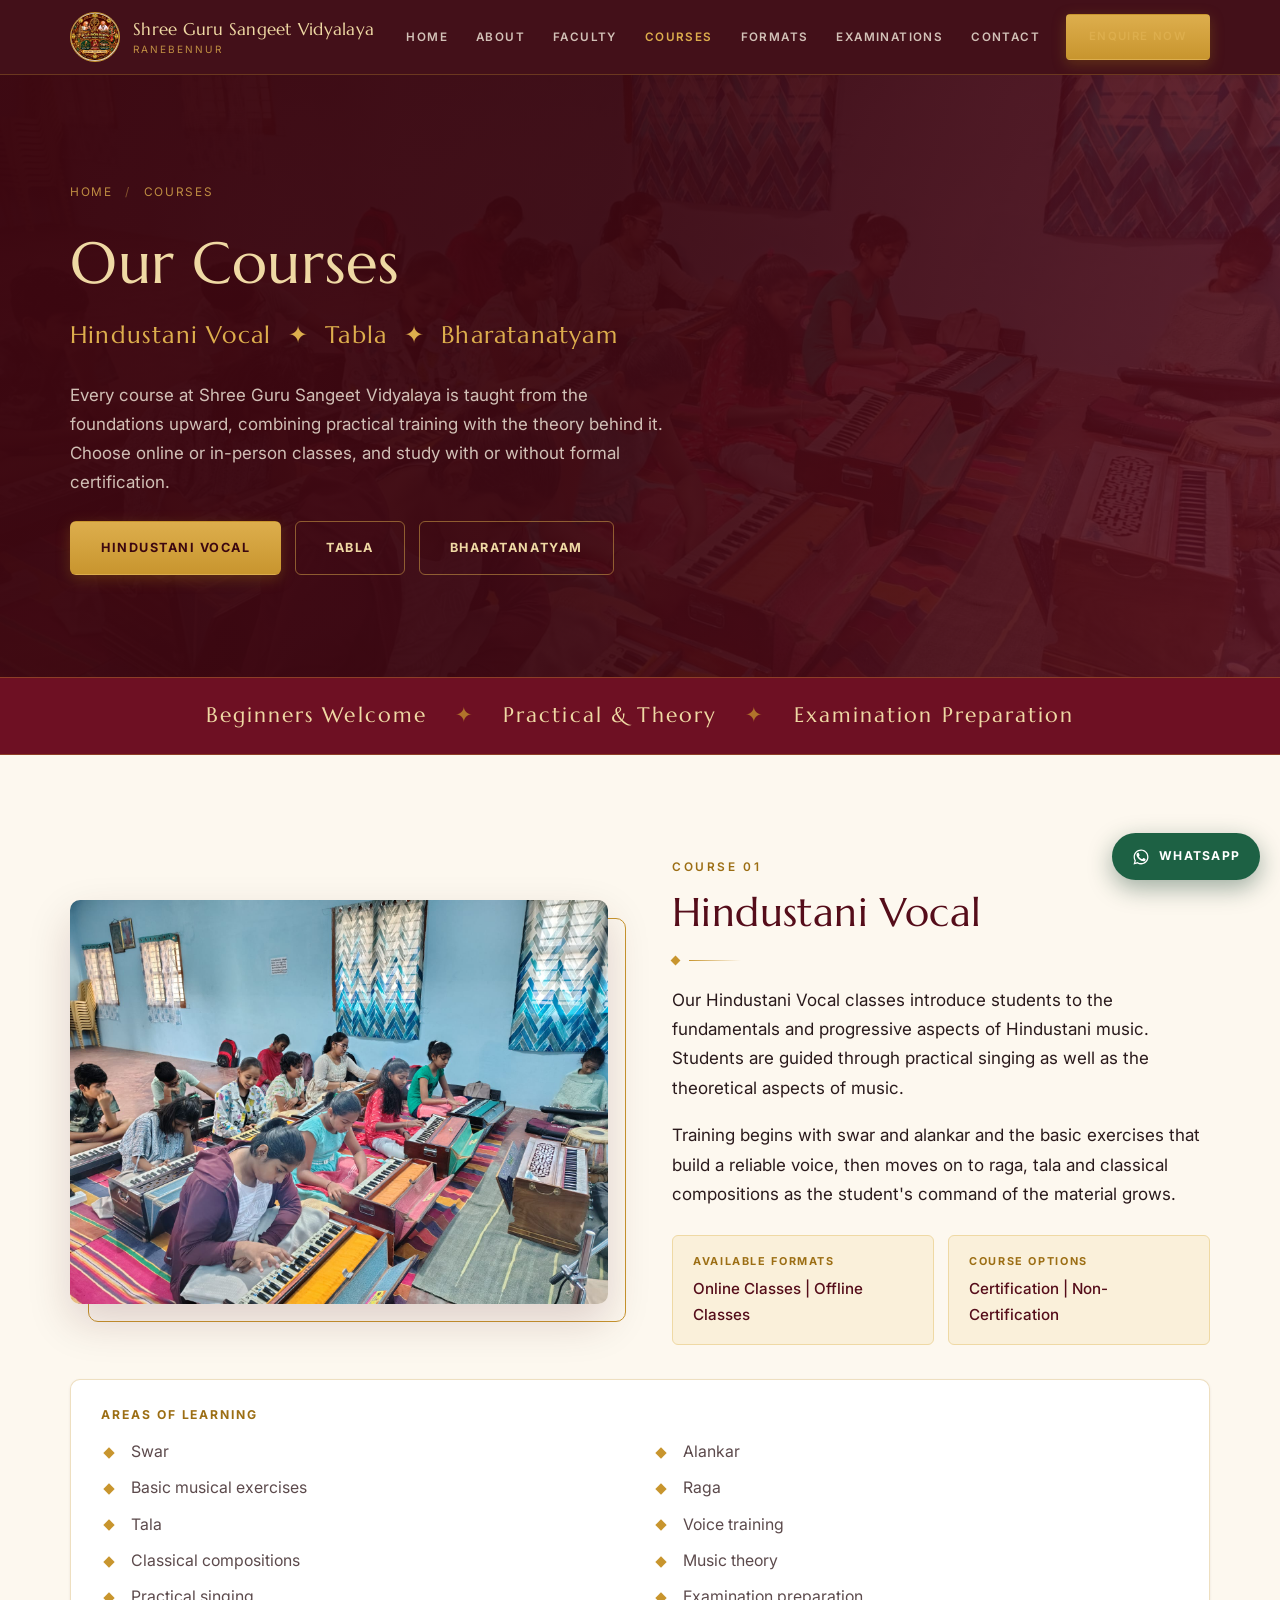
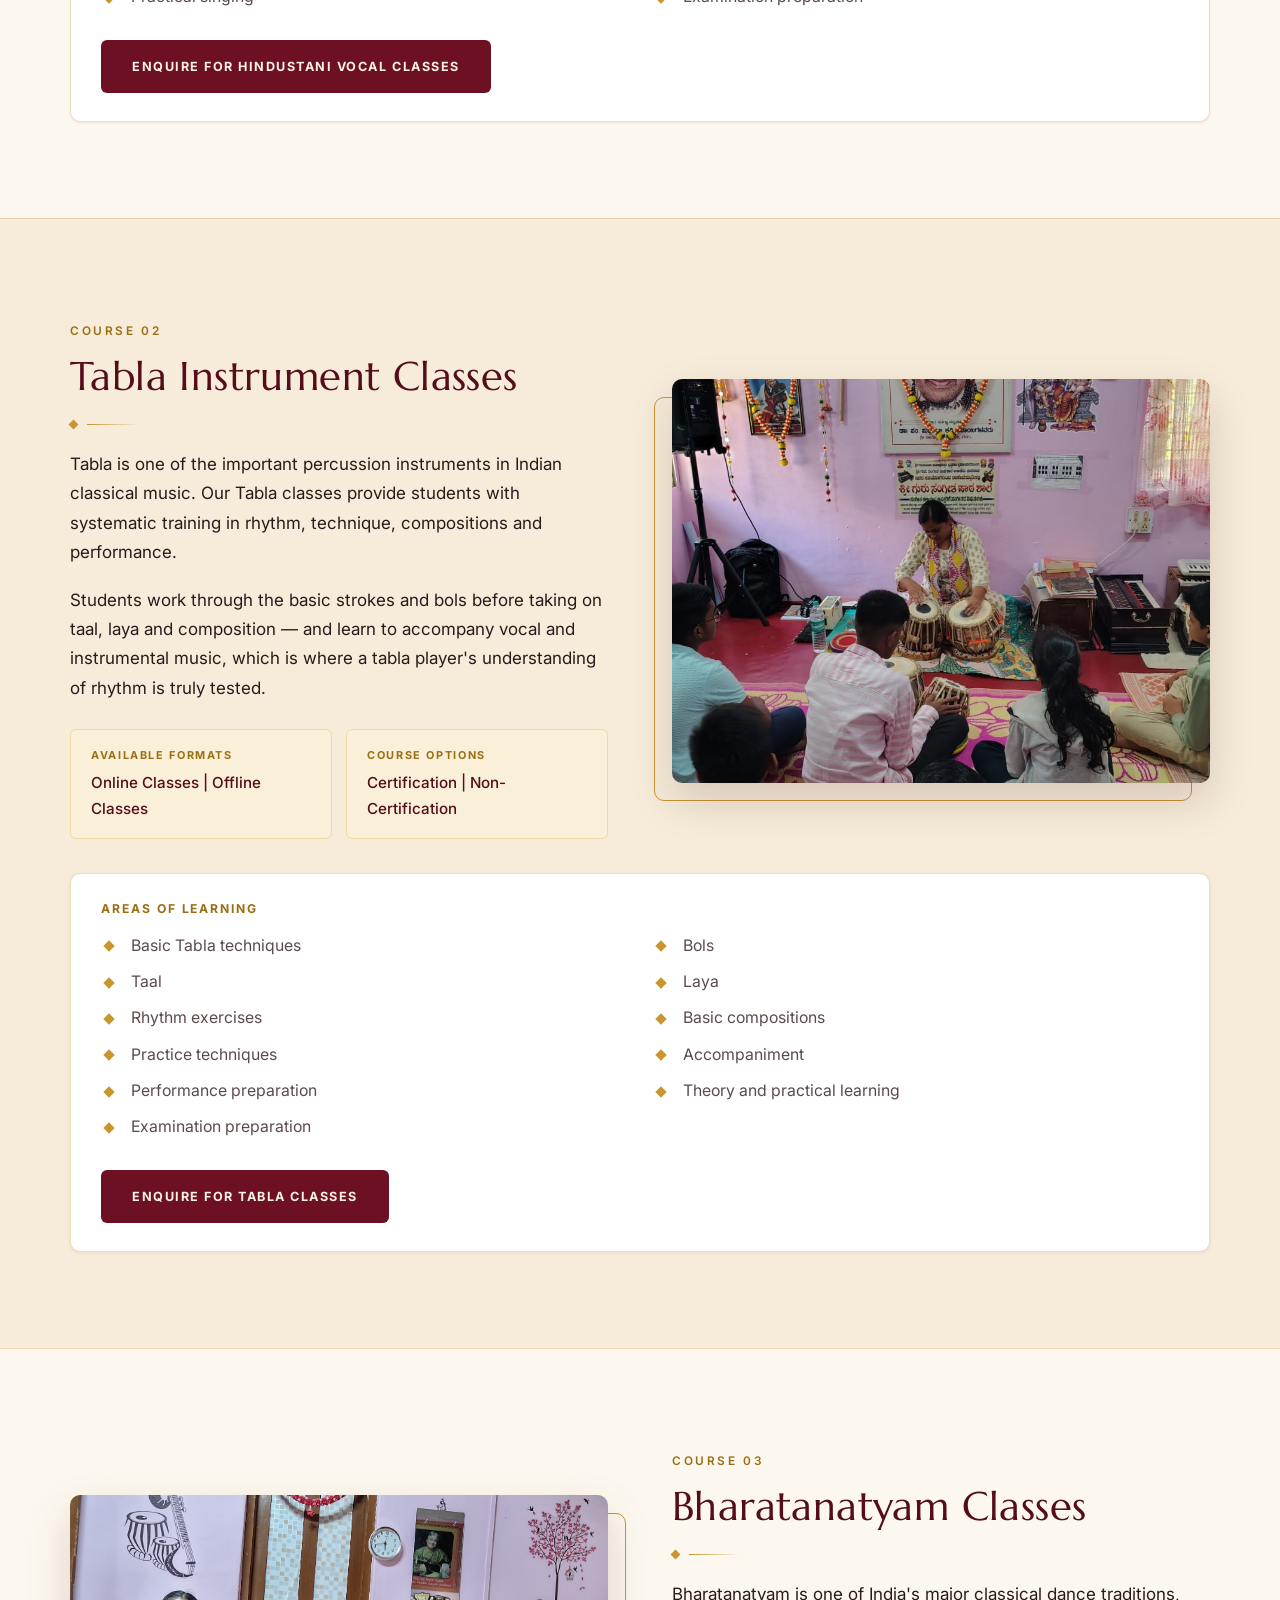
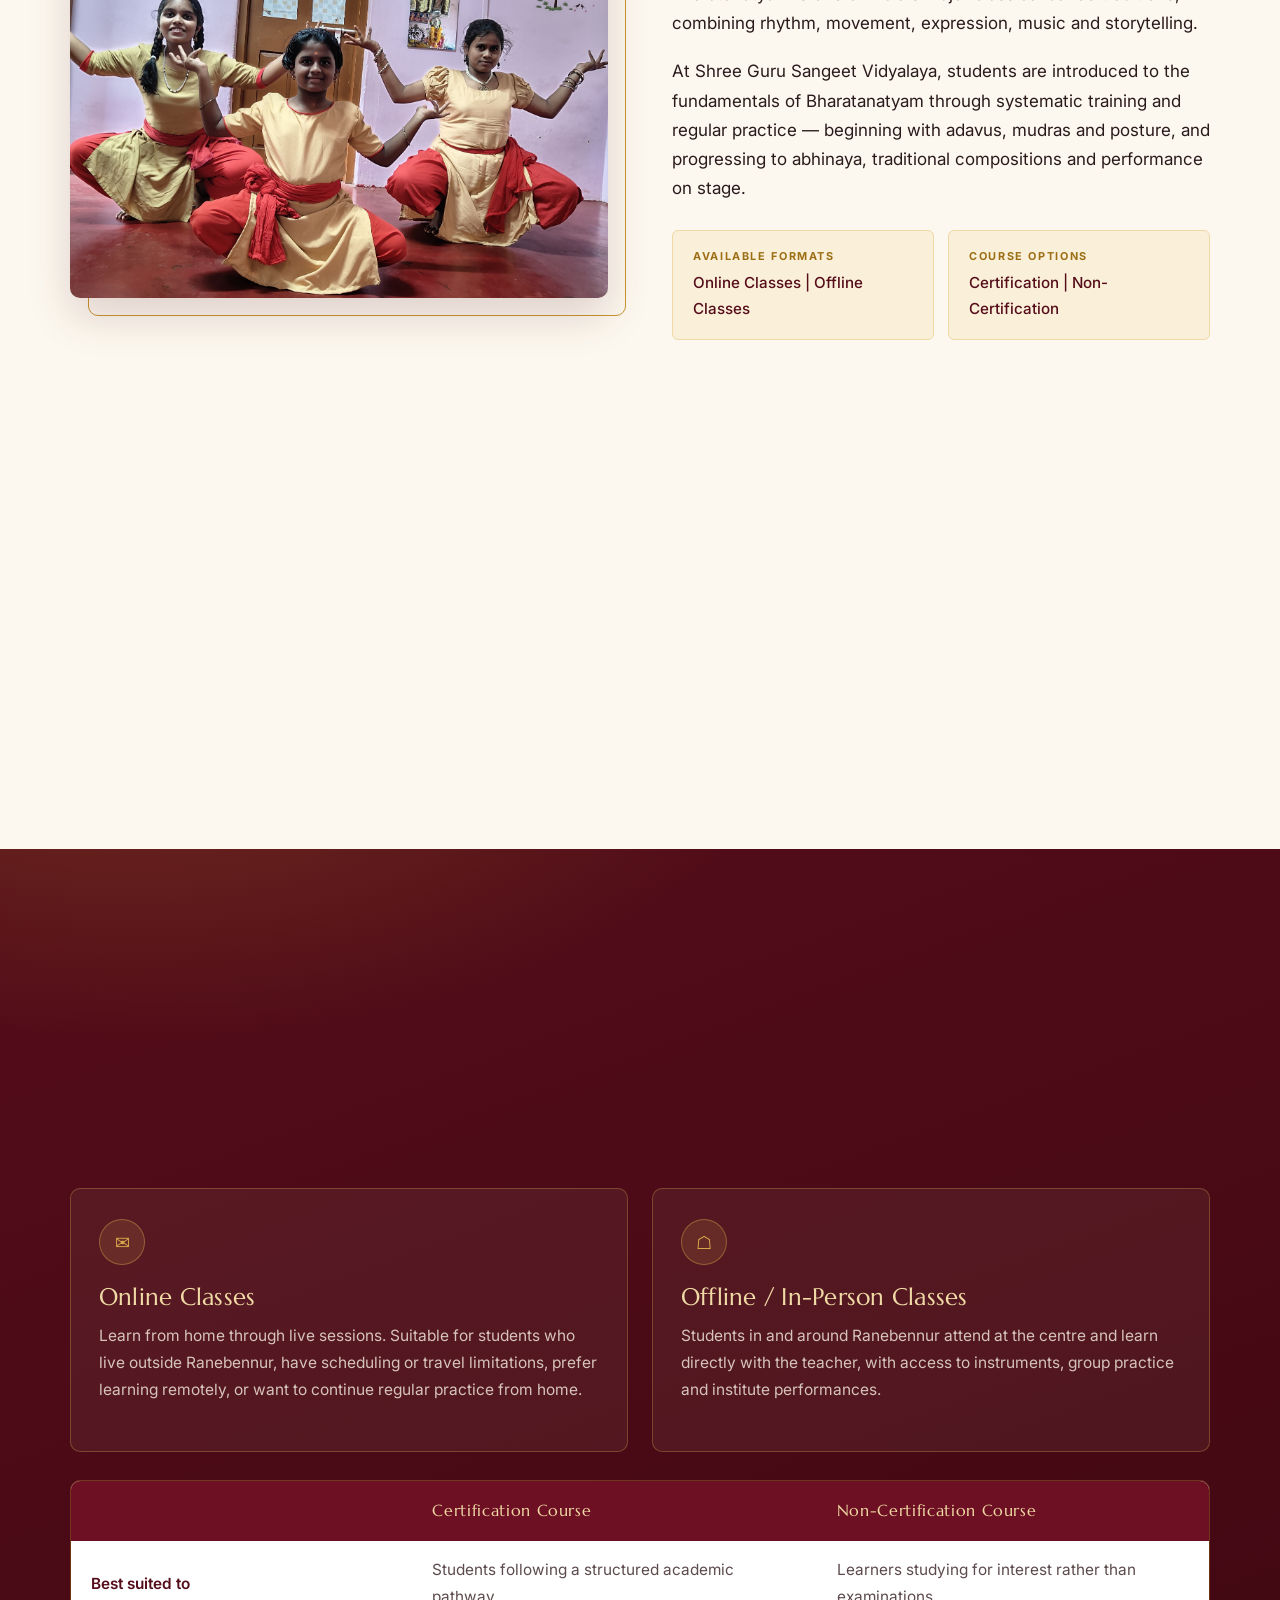
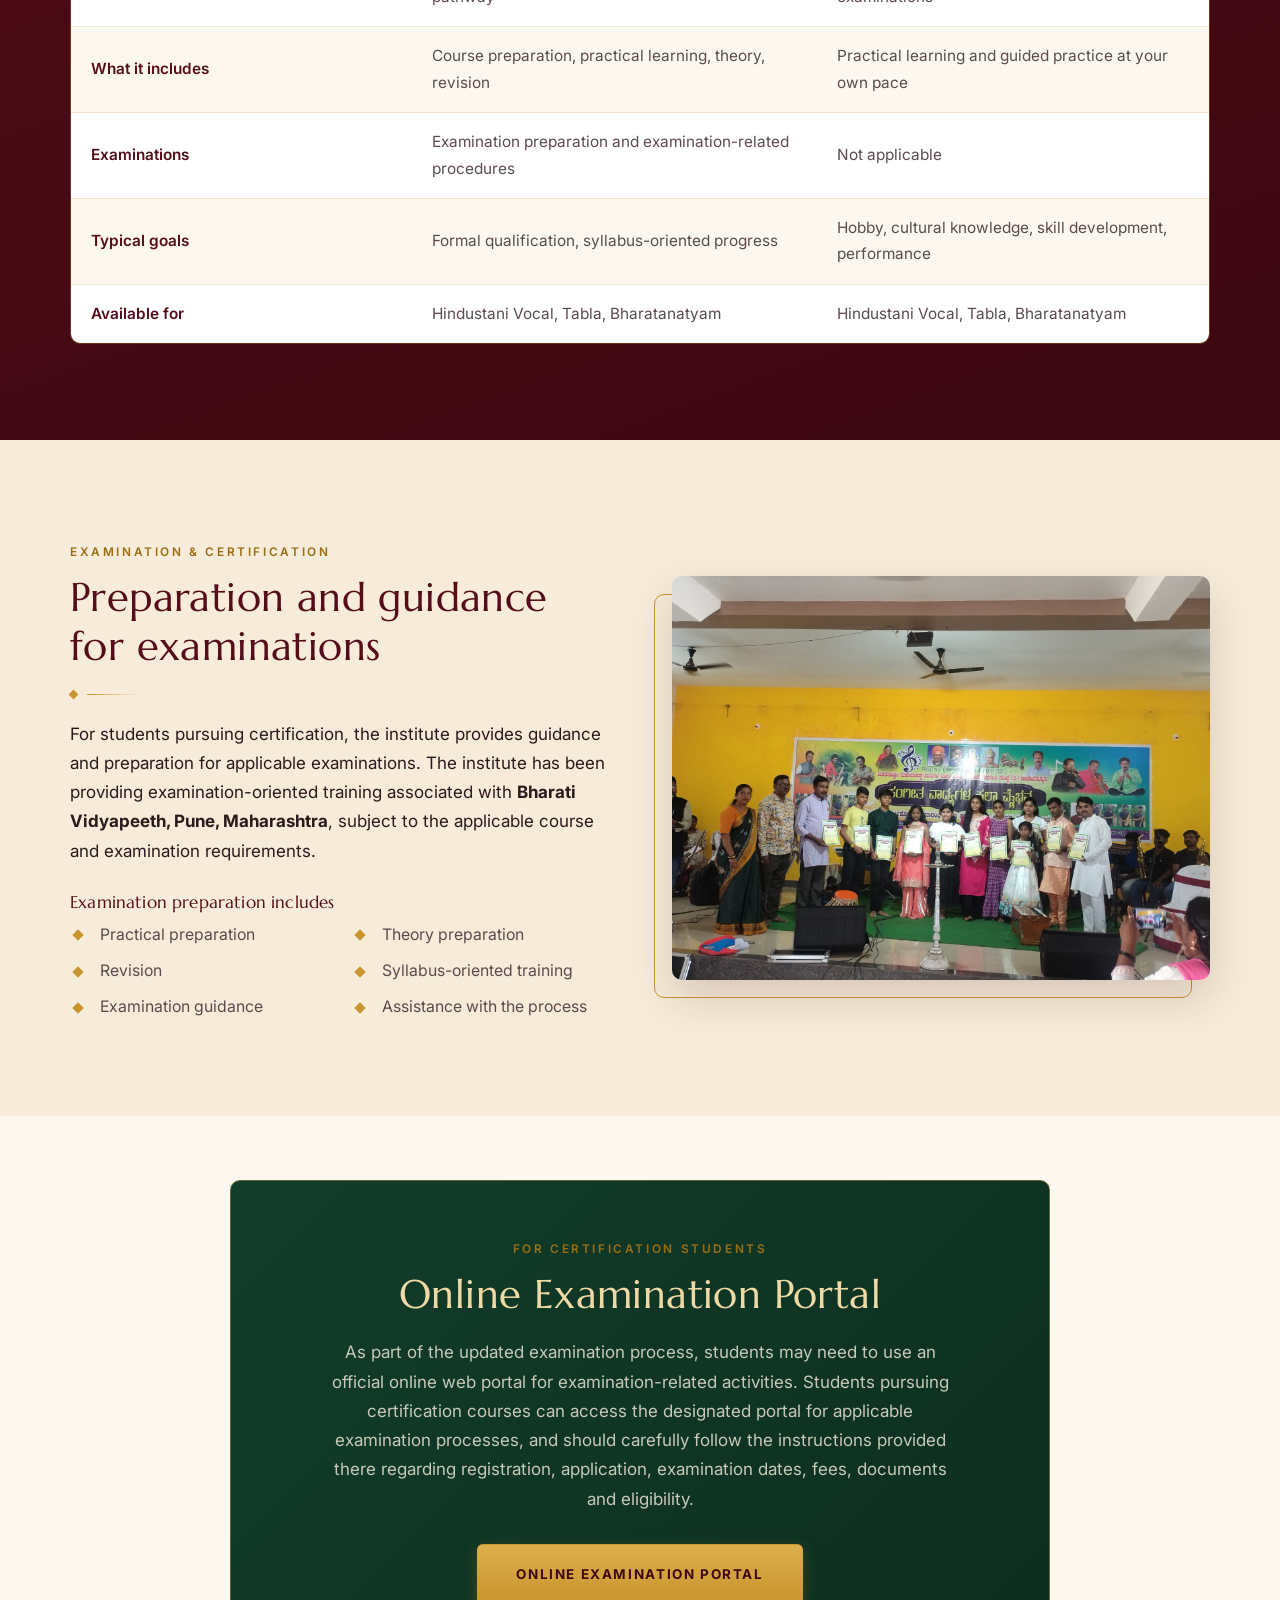
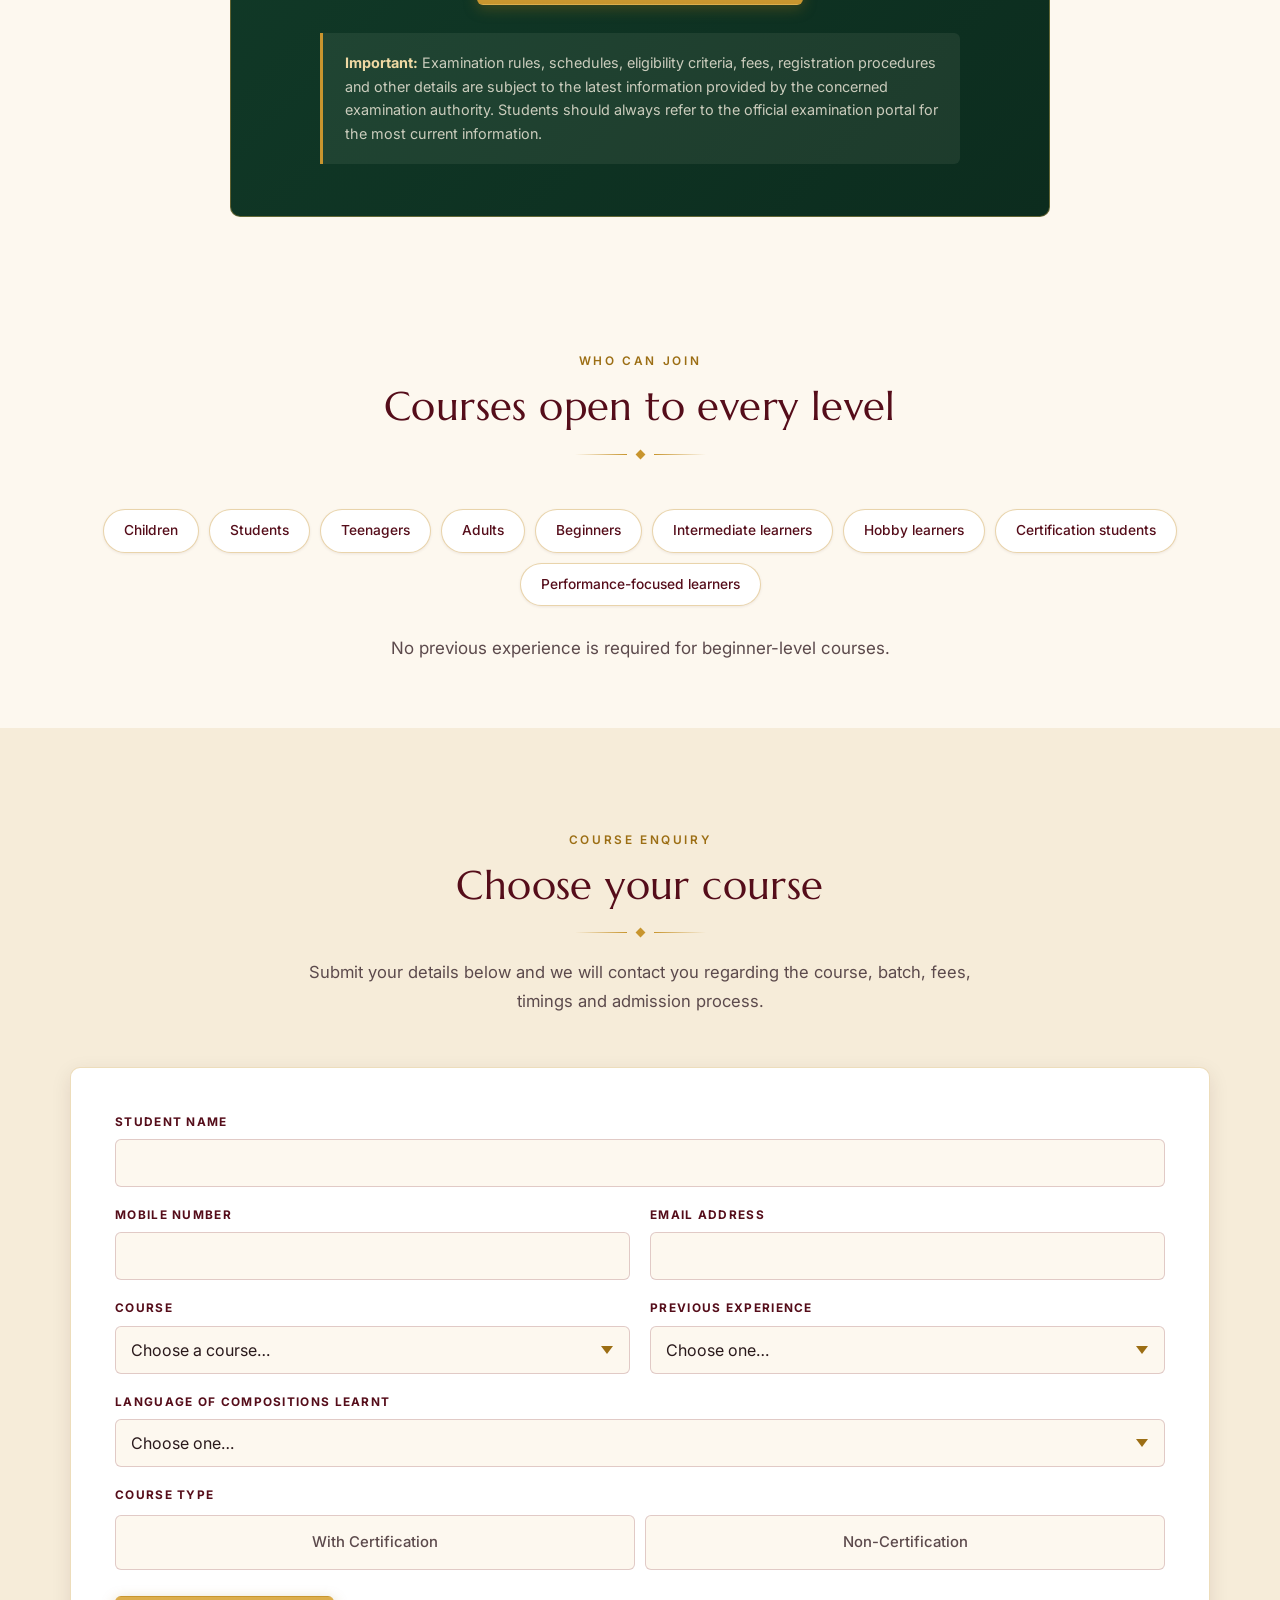
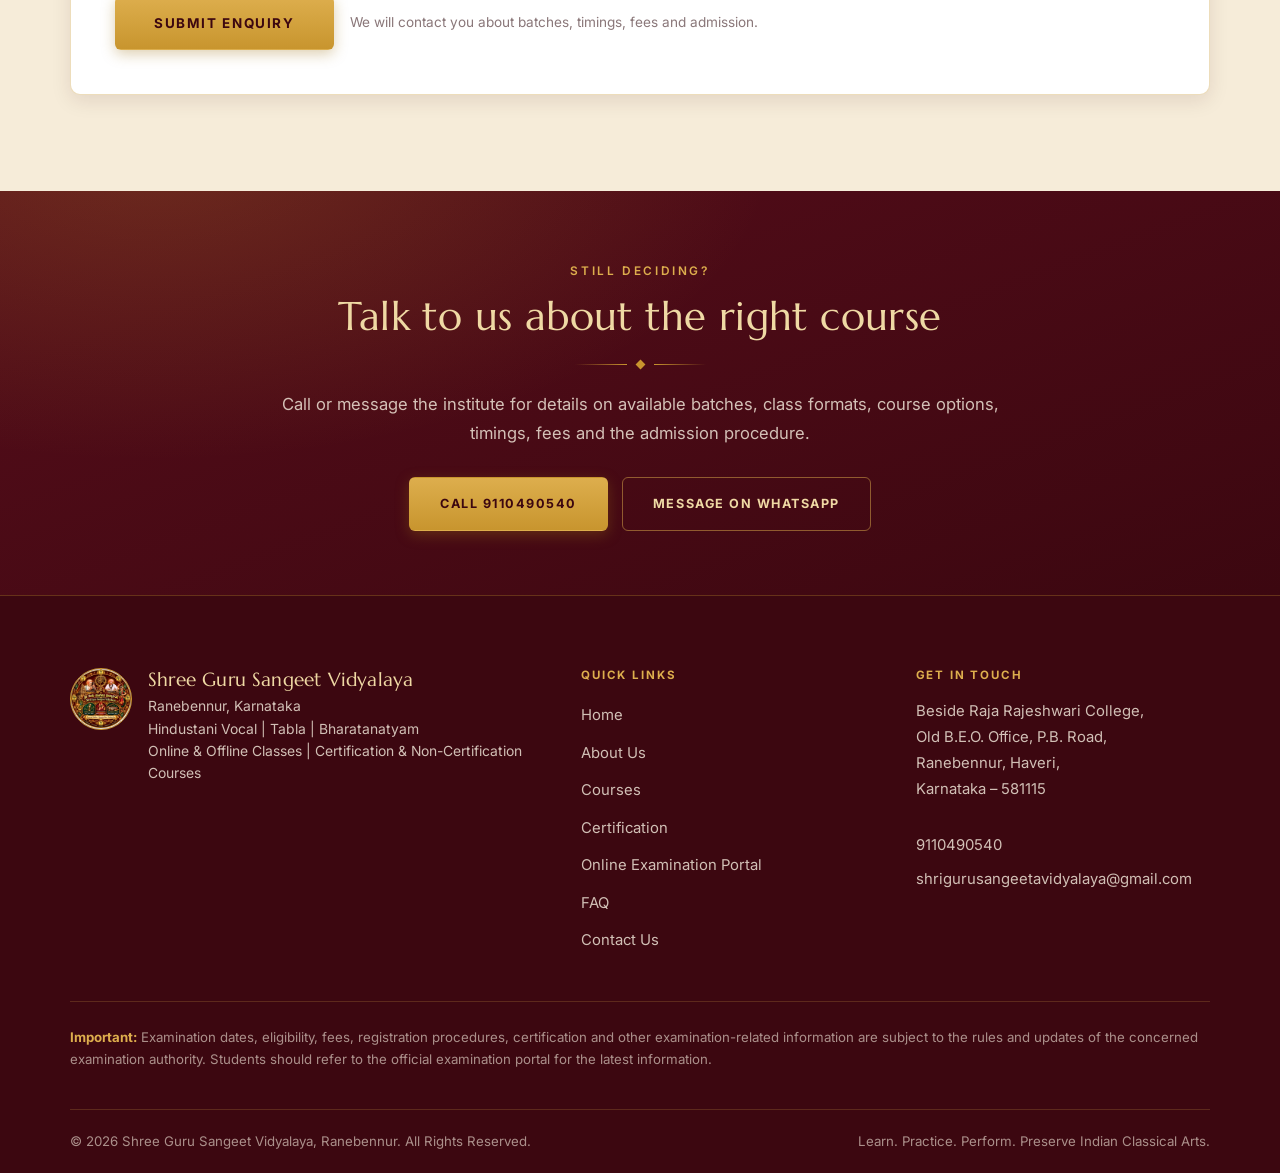
==== commit 9ddafa03: "added changes" ====
--- a/courses.html
+++ b/courses.html
@@ -39,6 +39,7 @@
     <nav class="nav" id="primary-nav" aria-label="Primary">
       <a href="index.html">Home</a>
       <a href="index.html#about">About</a>
+      <a href="index.html#faculty">Faculty</a>
       <a href="courses.html" class="is-active" aria-current="page">Courses</a>
       <a href="#formats">Formats</a>
       <a href="#exams">Examinations</a>
--- a/css/style.css
+++ b/css/style.css
@@ -352,26 +352,26 @@
 
 .hero {
   position: relative;
-  min-height: min(84vh, 720px);
+  min-height: min(66vh, 580px);
   display: flex;
   align-items: center;
-  padding-block: clamp(70px, 10vw, 118px);
+  padding-block: clamp(44px, 4.5vw, 72px);
   overflow: hidden;
 }
 
 .hero__bg {
   position: absolute;
   inset: 0;
-  background-image: url("../images/hero-concert.jpg");
+  background-image: url("../images/bharatanatyam-wide.jpg");
   background-size: cover;
-  background-position: center 42%;
+  background-position: center 38%;
 }
 .hero__bg::after {
   content: "";
   position: absolute;
   inset: 0;
   background:
-    linear-gradient(100deg, rgba(60, 7, 16, 0.95) 12%, rgba(60, 7, 16, 0.80) 48%, rgba(85, 13, 26, 0.55) 100%);
+    linear-gradient(100deg, rgba(60, 7, 16, 0.985) 0%, rgba(60, 7, 16, 0.95) 45%, rgba(85, 13, 26, 0.88) 100%);
 }
 
 .hero .wrap { position: relative; z-index: 2; }
@@ -392,6 +392,18 @@
   margin-bottom: 26px;
 }
 
+/* Larger variant — used for the location line on the home hero */
+.hero__kicker--lg {
+  font-size: clamp(0.84rem, 1.6vw, 1rem);
+  letter-spacing: 0.22em;
+  padding: 11px 26px;
+  border-color: rgba(222, 174, 77, 0.58);
+  background: rgba(222, 174, 77, 0.08);
+  margin-bottom: 22px;
+}
+
+#hero { scroll-margin-top: -16px; }
+
 .hero h1 { color: var(--gold-200); margin-bottom: 0.3em; }
 .hero h1 .accent { display: block; color: var(--on-dark); font-size: 0.62em; margin-top: 0.22em; }
 
@@ -409,8 +421,11 @@
   display: flex;
   flex-wrap: wrap;
   gap: 10px;
-  margin-top: 26px;
-}
+  margin-top: 20px;
+}
+
+/* Scoped: .btn-row's 30px is shared by every other section */
+.hero .btn-row { margin-top: 24px; }
 .hero__pills span {
   font-size: 0.74rem;
   font-weight: 600;
@@ -435,7 +450,7 @@
   color: rgba(222, 174, 77, 0.8);
   margin-bottom: 20px;
 }
-.crumbs a { color: rgba(222, 174, 77, 0.8); }
+.crumbs a { color: rgba(222, 174, 77, 0.8); display: inline-block; padding-block: 5px; }
 .crumbs a:hover { color: var(--gold-200); }
 .crumbs span { opacity: 0.55; margin-inline: 8px; }
 
@@ -580,7 +595,7 @@
 
 .tags { display: flex; flex-wrap: wrap; gap: 7px; margin: 0 0 18px; padding: 0; list-style: none; }
 .tags li {
-  font-size: 0.68rem;
+  font-size: 0.72rem;
   font-weight: 600;
   letter-spacing: 0.09em;
   text-transform: uppercase;
@@ -602,6 +617,7 @@
   text-transform: uppercase;
   color: var(--maroon-700);
 }
+.card-link { padding-block: 6px; }
 .card-link::after { content: "→"; transition: transform 0.2s ease; }
 .card-link:hover::after { transform: translateX(4px); }
 
@@ -1050,9 +1066,18 @@
   line-height: 1.7;
   margin: 0;
 }
+/* A long email address offers no break opportunity, so it sets the card's
+   min-content width and forces the grid track wider than a small phone. Use
+   `anywhere` rather than `break-word`: only `anywhere` shrinks min-content,
+   which is the value the grid track actually measures. */
+.contact-card,
+.footer-contact { min-width: 0; overflow-wrap: anywhere; }
+
 .contact-card a { color: var(--gold-200); }
 .contact-card a:hover { color: var(--paper); text-decoration: underline; }
 .contact-card .big { font-family: var(--display); font-size: 1.32rem; color: var(--gold-200); }
+.contact-card p a,
+.contact-card address a { display: inline-block; padding-block: 4px; }
 
 /* ---------- Footer ---------- */
 
@@ -1091,12 +1116,17 @@
   margin-bottom: 16px;
 }
 
-.footer-links { list-style: none; padding: 0; margin: 0; display: grid; gap: 9px; }
-.footer-links a { color: var(--on-dark-soft); font-size: 0.93rem; }
+.footer-links { list-style: none; padding: 0; margin: 0; display: grid; gap: 2px; }
+.footer-links a {
+  color: var(--on-dark-soft);
+  font-size: 0.93rem;
+  display: inline-block;
+  padding-block: 5px;
+}
 .footer-links a:hover { color: var(--gold-200); }
 
 .footer-contact { font-style: normal; font-size: 0.93rem; line-height: 1.75; }
-.footer-contact a { color: var(--on-dark-soft); }
+.footer-contact a { color: var(--on-dark-soft); display: inline-block; padding-block: 4px; }
 .footer-contact a:hover { color: var(--gold-200); }
 
 .footer-disclaimer {
@@ -1147,12 +1177,374 @@
 .reveal { opacity: 0; transform: translateY(22px); transition: opacity 0.6s ease, transform 0.6s ease; }
 .reveal.is-visible { opacity: 1; transform: none; }
 
+/* ---------- Showcase slideshow (above the hero) ---------- */
+
+.showcase {
+  position: relative;
+  background: #14100F;
+  overflow: hidden;
+  isolation: isolate;
+}
+
+.showcase__stage {
+  position: relative;
+  /* Exactly one screenful below the sticky header, so scrolling past the
+     slideshow lands on the hero. svh keeps mobile browser chrome from
+     cropping it; vh is the fallback for browsers without svh. */
+  /* --header-h is the header's min-height; its 1px bottom border sits on top
+     of that, so both come off the viewport for an exact fit. */
+  height: calc(100vh - var(--header-h) - 1px);
+  height: calc(100svh - var(--header-h) - 1px);
+}
+
+.showcase__slide {
+  position: absolute;
+  inset: 0;
+  margin: 0;
+  opacity: 0;
+  visibility: hidden;
+  transition: opacity 0.9s ease, visibility 0s linear 0.9s;
+}
+.showcase__slide.is-active {
+  opacity: 1;
+  visibility: visible;
+  transition: opacity 0.9s ease, visibility 0s;
+}
+
+.showcase__slide img {
+  width: 100%;
+  height: 100%;
+  object-fit: cover;
+  object-position: center 45%;
+  display: block;
+}
+/* Slow drift on the visible photograph */
+.showcase__slide.is-active img { animation: showcase-pan 9s ease-out both; }
+
+@keyframes showcase-pan {
+  from { transform: scale(1.06); }
+  to   { transform: scale(1); }
+}
+
+/* Scrim so the caption and controls stay readable over any photograph */
+/* Neutral, not maroon: the hero below is the brand-coloured panel, so the
+   slideshow is darkened just enough to carry text and otherwise left alone. */
+.showcase__slide::after {
+  content: "";
+  position: absolute;
+  inset: 0;
+  background:
+    linear-gradient(to top,
+      rgba(18, 14, 13, 0.92) 0%,
+      rgba(18, 14, 13, 0.72) 18%,
+      rgba(18, 14, 13, 0.30) 38%,
+      rgba(18, 14, 13, 0) 62%,
+      rgba(18, 14, 13, 0.30) 100%);
+}
+
+.showcase__slide figcaption {
+  position: absolute;
+  z-index: 2;
+  left: 50%;
+  bottom: clamp(60px, 9vw, 92px);
+  transform: translateX(-50%);
+  width: min(var(--wrap), calc(100% - 44px));
+  padding-inline: clamp(0px, 2vw, 12px);
+  color: var(--on-dark);
+}
+
+/* A chip rather than bare text: this line sits high enough up the scrim that
+   the photograph behind it is still bright, so it carries its own backing and
+   stays legible on every slide. It also echoes the hero's location pill, which
+   ties the two sections together by shape while their colour keeps them apart. */
+.showcase__eyebrow {
+  display: inline-flex;
+  align-items: center;
+  font-size: 0.72rem;
+  font-weight: 600;
+  letter-spacing: 0.24em;
+  text-transform: uppercase;
+  color: var(--gold-200);
+  background: rgba(18, 14, 13, 0.78);
+  border: 1px solid rgba(222, 174, 77, 0.45);
+  border-radius: 100px;
+  padding: 7px 16px;
+  margin-bottom: 14px;
+}
+
+.showcase__slide figcaption strong {
+  display: block;
+  font-family: var(--display);
+  font-weight: 400;
+  font-size: clamp(1.25rem, 3.4vw, 2.1rem);
+  line-height: 1.24;
+  color: var(--gold-200);
+  max-width: 22ch;
+  text-shadow: 0 2px 14px rgba(60, 7, 16, 0.6);
+}
+
+/* Arrows */
+.showcase__arrow {
+  position: absolute;
+  top: 50%;
+  z-index: 3;
+  transform: translateY(-50%);
+  width: 46px;
+  height: 46px;
+  display: grid;
+  place-items: center;
+  font-size: 1.7rem;
+  line-height: 1;
+  color: var(--gold-200);
+  background: rgba(18, 14, 13, 0.52);
+  border: 1px solid rgba(222, 174, 77, 0.38);
+  border-radius: 50%;
+  cursor: pointer;
+  transition: background-color 0.2s ease, border-color 0.2s ease, transform 0.2s ease;
+}
+.showcase__arrow:hover {
+  background: rgba(18, 14, 13, 0.82);
+  border-color: var(--gold-400);
+}
+.showcase__arrow--prev { left: clamp(12px, 3vw, 28px); }
+.showcase__arrow--next { right: clamp(12px, 3vw, 28px); }
+.showcase__arrow--prev:hover { transform: translateY(-50%) translateX(-2px); }
+.showcase__arrow--next:hover { transform: translateY(-50%) translateX(2px); }
+.showcase__arrow span { display: block; margin-top: -3px; }
+
+/* Dots */
+.showcase__dots {
+  position: absolute;
+  z-index: 3;
+  left: 50%;
+  transform: translateX(-50%);
+  bottom: clamp(14px, 3vw, 26px);
+  display: flex;
+  gap: 0;
+}
+/* The dot stays 9px visually; the button around it is 26px so it clears the
+   24px minimum touch target. */
+.showcase__dot {
+  width: 30px;
+  height: 30px;
+  padding: 0;
+  display: grid;
+  place-items: center;
+  border: 0;
+  background: transparent;
+  cursor: pointer;
+  -webkit-tap-highlight-color: transparent;
+}
+.showcase__dot::before {
+  content: "";
+  width: 9px;
+  height: 9px;
+  border-radius: 50%;
+  border: 1px solid rgba(239, 217, 164, 0.6);
+  transition: background-color 0.2s ease, transform 0.2s ease, border-color 0.2s ease;
+}
+.showcase__dot:hover::before { background: rgba(239, 217, 164, 0.5); }
+.showcase__dot.is-active::before {
+  background: var(--gold-400);
+  border-color: var(--gold-400);
+  transform: scale(1.25);
+}
+
+/* Scroll cue */
+.showcase__scroll {
+  position: absolute;
+  z-index: 3;
+  /* Bottom-left: the dots own the centre and the floating WhatsApp
+     button sits in the bottom-right corner. */
+  left: clamp(12px, 3vw, 28px);
+  bottom: clamp(20px, 3.5vw, 32px);
+  width: 40px;
+  height: 40px;
+  display: grid;
+  place-items: center;
+  color: var(--gold-200);
+  border: 1px solid rgba(222, 174, 77, 0.38);
+  border-radius: 50%;
+  background: rgba(18, 14, 13, 0.48);
+  animation: showcase-bob 2.4s ease-in-out infinite;
+}
+.showcase__scroll:hover { color: var(--gold-400); border-color: var(--gold-400); }
+
+@keyframes showcase-bob {
+  0%, 100% { transform: translateY(0); }
+  50%      { transform: translateY(5px); }
+}
+
+/* ---------- Founder ---------- */
+
+/* Portrait poster: show it whole rather than cropping the printed name */
+.split__media--poster img {
+  aspect-ratio: auto;
+  object-fit: contain;
+  background: var(--cream-deep);
+}
+
+.founder__name { margin-bottom: 0.4em; }
+
+.founder__facts {
+  list-style: none;
+  padding: 0;
+  margin: 28px 0 0;
+  display: flex;
+  flex-wrap: wrap;
+  gap: 14px;
+}
+.founder__facts li {
+  flex: 1 1 130px;
+  border: 1px solid rgba(200, 149, 46, 0.34);
+  border-radius: var(--radius-lg);
+  background: var(--cream);
+  padding: 16px 18px;
+  font-size: 0.82rem;
+  color: var(--ink-soft);
+  line-height: 1.4;
+}
+.founder__facts span {
+  display: block;
+  font-family: var(--display);
+  font-size: 1.6rem;
+  color: var(--maroon-700);
+  margin-bottom: 4px;
+}
+
+.founder__press {
+  display: grid;
+  grid-template-columns: repeat(2, 1fr);
+  gap: 24px;
+  align-items: start;
+  margin-top: clamp(44px, 6vw, 68px);
+}
+.founder__press figure {
+  margin: 0;
+  background: var(--cream);
+  border: 1px solid rgba(200, 149, 46, 0.28);
+  border-radius: var(--radius-lg);
+  padding: 14px;
+  box-shadow: var(--shadow-sm);
+}
+.founder__press img {
+  width: 100%;
+  height: auto;
+  border-radius: var(--radius);
+  display: block;
+}
+.founder__press figcaption {
+  margin-top: 12px;
+  font-size: 0.86rem;
+  color: var(--ink-soft);
+  text-align: center;
+}
+
+/* ---------- Vision panel ---------- */
+
+.vision {
+  margin-top: clamp(44px, 6vw, 68px);
+  text-align: center;
+  background: linear-gradient(160deg, var(--maroon-900), var(--maroon-700));
+  border: 1px solid rgba(200, 149, 46, 0.4);
+  border-radius: var(--radius-lg);
+  padding: clamp(34px, 5vw, 56px) clamp(22px, 5vw, 60px);
+  box-shadow: var(--shadow);
+}
+.vision .eyebrow { color: var(--gold-400); }
+.vision__text {
+  font-family: var(--display);
+  font-size: clamp(1.1rem, 2.4vw, 1.5rem);
+  line-height: 1.5;
+  color: var(--gold-200);
+  max-width: 44ch;
+  margin-inline: auto;
+}
+.vision__motto {
+  margin-top: 26px;
+  font-size: 0.8rem;
+  font-weight: 600;
+  letter-spacing: 0.26em;
+  text-transform: uppercase;
+  color: var(--on-dark-soft);
+}
+.vision__sign {
+  margin-top: 10px;
+  margin-bottom: 0;
+  font-family: var(--display);
+  font-size: 1rem;
+  color: var(--gold-400);
+}
+
+/* ---------- Faculty ---------- */
+
+.faculty {
+  display: grid;
+  grid-template-columns: repeat(4, 1fr);
+  gap: 24px;
+}
+
+.faculty__card {
+  margin: 0;
+  background: var(--cream);
+  border: 1px solid rgba(200, 149, 46, 0.3);
+  border-radius: var(--radius-lg);
+  overflow: hidden;
+  box-shadow: var(--shadow-sm);
+  transition: transform 0.2s ease, box-shadow 0.2s ease, border-color 0.2s ease;
+}
+.faculty__card:hover {
+  transform: translateY(-4px);
+  box-shadow: var(--shadow);
+  border-color: var(--gold-500);
+}
+
+/* The posters carry printed names, so they are never cropped - `contain`,
+   never `cover`. A fixed 2:3 box keeps every card's image the same height so
+   the captions line up at any column count; three of the four posters are
+   natively 2:3 and fill it exactly, and the square one is matted. */
+.faculty__card img {
+  width: 100%;
+  aspect-ratio: 2 / 3;
+  object-fit: contain;
+  background: var(--cream-deep);
+  display: block;
+  border-bottom: 1px solid rgba(200, 149, 46, 0.3);
+}
+
+.faculty__card figcaption { padding: 18px 20px 22px; }
+.faculty__card figcaption strong {
+  display: block;
+  font-family: var(--display);
+  font-weight: 400;
+  font-size: 1.14rem;
+  color: var(--ink);
+}
+.faculty__card figcaption span {
+  display: block;
+  margin-top: 4px;
+  font-size: 0.7rem;
+  font-weight: 600;
+  letter-spacing: 0.14em;
+  text-transform: uppercase;
+  color: var(--gold-700);
+}
+.faculty__card figcaption em {
+  display: block;
+  margin-top: 10px;
+  font-style: normal;
+  font-size: 0.9rem;
+  line-height: 1.5;
+  color: var(--ink-soft);
+}
+
 /* ==========================================================================
    Responsive
    ========================================================================== */
 
 @media (max-width: 1000px) {
   .grid--4 { grid-template-columns: repeat(2, 1fr); }
+  .faculty { grid-template-columns: repeat(2, 1fr); }
   .journey { grid-template-columns: repeat(2, 1fr); }
   .journey__step:nth-child(2)::after { display: none; }
   .contact-grid { grid-template-columns: 1fr 1fr; }
@@ -1187,7 +1579,10 @@
 
   .grid--3 { grid-template-columns: repeat(2, 1fr); }
 
+  .showcase__slide figcaption strong { max-width: none; }
   .split { grid-template-columns: 1fr; gap: 34px; }
+  .split__media--poster img { max-height: 620px; }
+  .founder__press { grid-template-columns: 1fr; }
   .split--media-right .split__media { order: 0; }
   .split__media::before { inset: 14px -14px -14px 14px; }
   .split--media-right .split__media::before { inset: 14px -14px -14px 14px; }
@@ -1214,7 +1609,7 @@
 
   .brand img { width: 42px; height: 42px; }
   .brand-name { font-size: 0.94rem; }
-  .brand-sub { font-size: 0.56rem; letter-spacing: 0.15em; }
+  .brand-sub { font-size: 0.64rem; letter-spacing: 0.12em; }
 
   .hero { min-height: auto; }
   .hero__bg::after { background: linear-gradient(170deg, rgba(60, 7, 16, 0.94), rgba(85, 13, 26, 0.9)); }
@@ -1224,8 +1619,41 @@
   .nav .btn { width: 100%; }
 
   .gallery { grid-auto-rows: 124px; }
+  .showcase__arrow { width: 38px; height: 38px; font-size: 1.4rem; }
+  #hero { padding-block: 38px; }
+  #hero .hero__lede { font-size: 0.98rem; }
+  .showcase__slide figcaption { bottom: 68px; }
+  .showcase__scroll { display: none; }
+  .faculty { grid-template-columns: 1fr; }
+  .faculty__card { max-width: 420px; margin-inline: auto; }
+  /* Single column here, so there is no neighbour to line up with: let each
+     poster take its natural height instead of being matted into a 2:3 box. */
+  .faculty__card img { aspect-ratio: auto; }
 
   .course-detail__index { font-size: 2rem; }
+}
+
+/* Short viewports — landscape phones — keep the caption inside the screen */
+@media (max-height: 560px) {
+  /* The dot row is 30px tall for touch; pin it low so it clears the caption
+     once the caption itself moves down on a short screen. */
+  .showcase__dots { bottom: 8px; }
+  .showcase__slide figcaption { bottom: 52px; }
+  .showcase__slide figcaption strong { font-size: 1.15rem; }
+  .showcase__eyebrow { margin-bottom: 6px; }
+  .showcase__scroll { display: none; }
+}
+
+/* Laptop-height screens: the slideshow above already occupies a full screen,
+   so stop the hero from claiming another one. */
+@media (max-height: 820px) {
+  #hero { min-height: auto; padding-block: clamp(36px, 4vw, 56px); }
+  #hero h1 { font-size: clamp(1.9rem, 3.8vw, 2.7rem); }
+  #hero .hero__tagline { font-size: clamp(1rem, 1.7vw, 1.2rem); }
+  #hero .hero__lede { font-size: 1rem; }
+  #hero .hero__kicker--lg { margin-bottom: 18px; }
+  #hero .hero__pills { margin-top: 16px; }
+  #hero .btn-row { margin-top: 20px; }
 }
 
 @media (prefers-reduced-motion: reduce) {
@@ -1235,9 +1663,12 @@
     transition-duration: 0.01ms !important;
   }
   .reveal { opacity: 1; transform: none; }
+  .showcase__slide.is-active img { animation: none; }
+  .showcase__scroll { animation: none; }
 }
 
 @media print {
   .site-header, .float-wa, .nav-toggle, .btn { display: none !important; }
+  .showcase__arrow, .showcase__dots, .showcase__scroll { display: none !important; }
   body { background: #fff; color: #000; }
 }
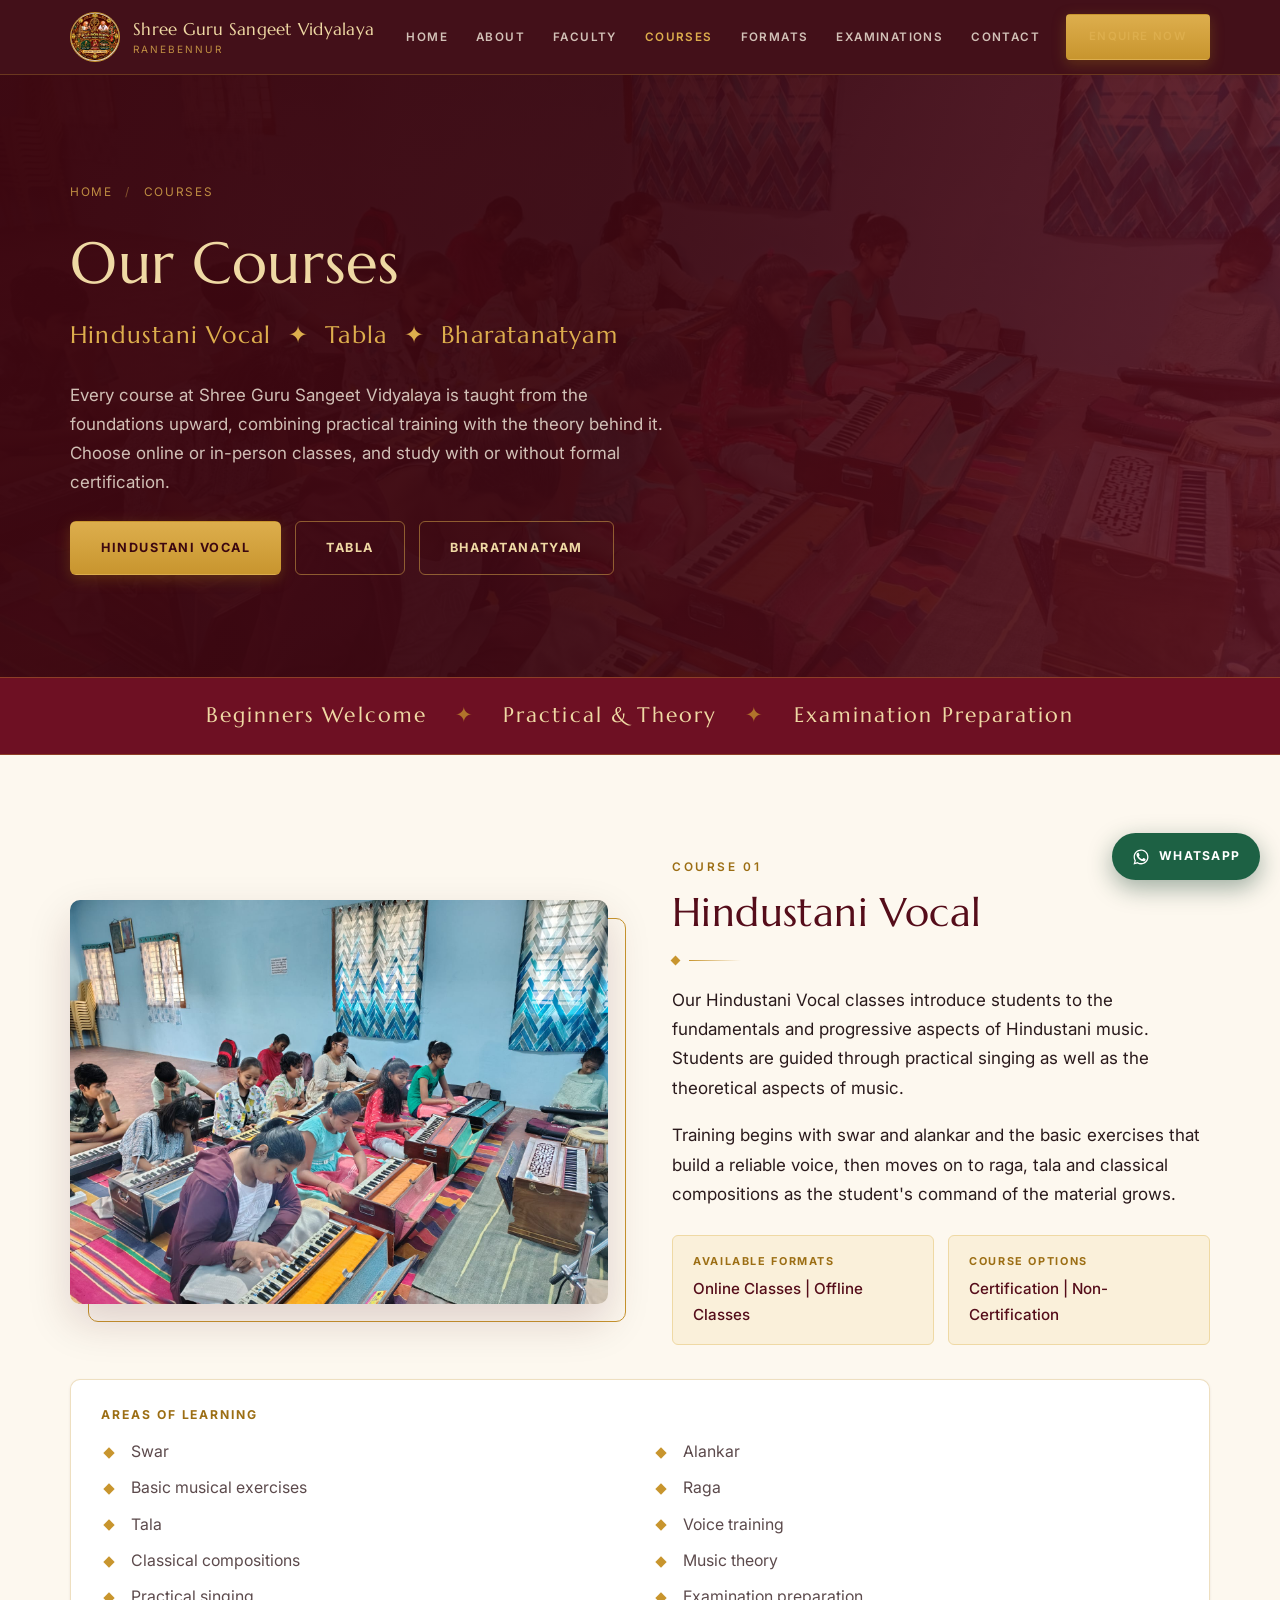
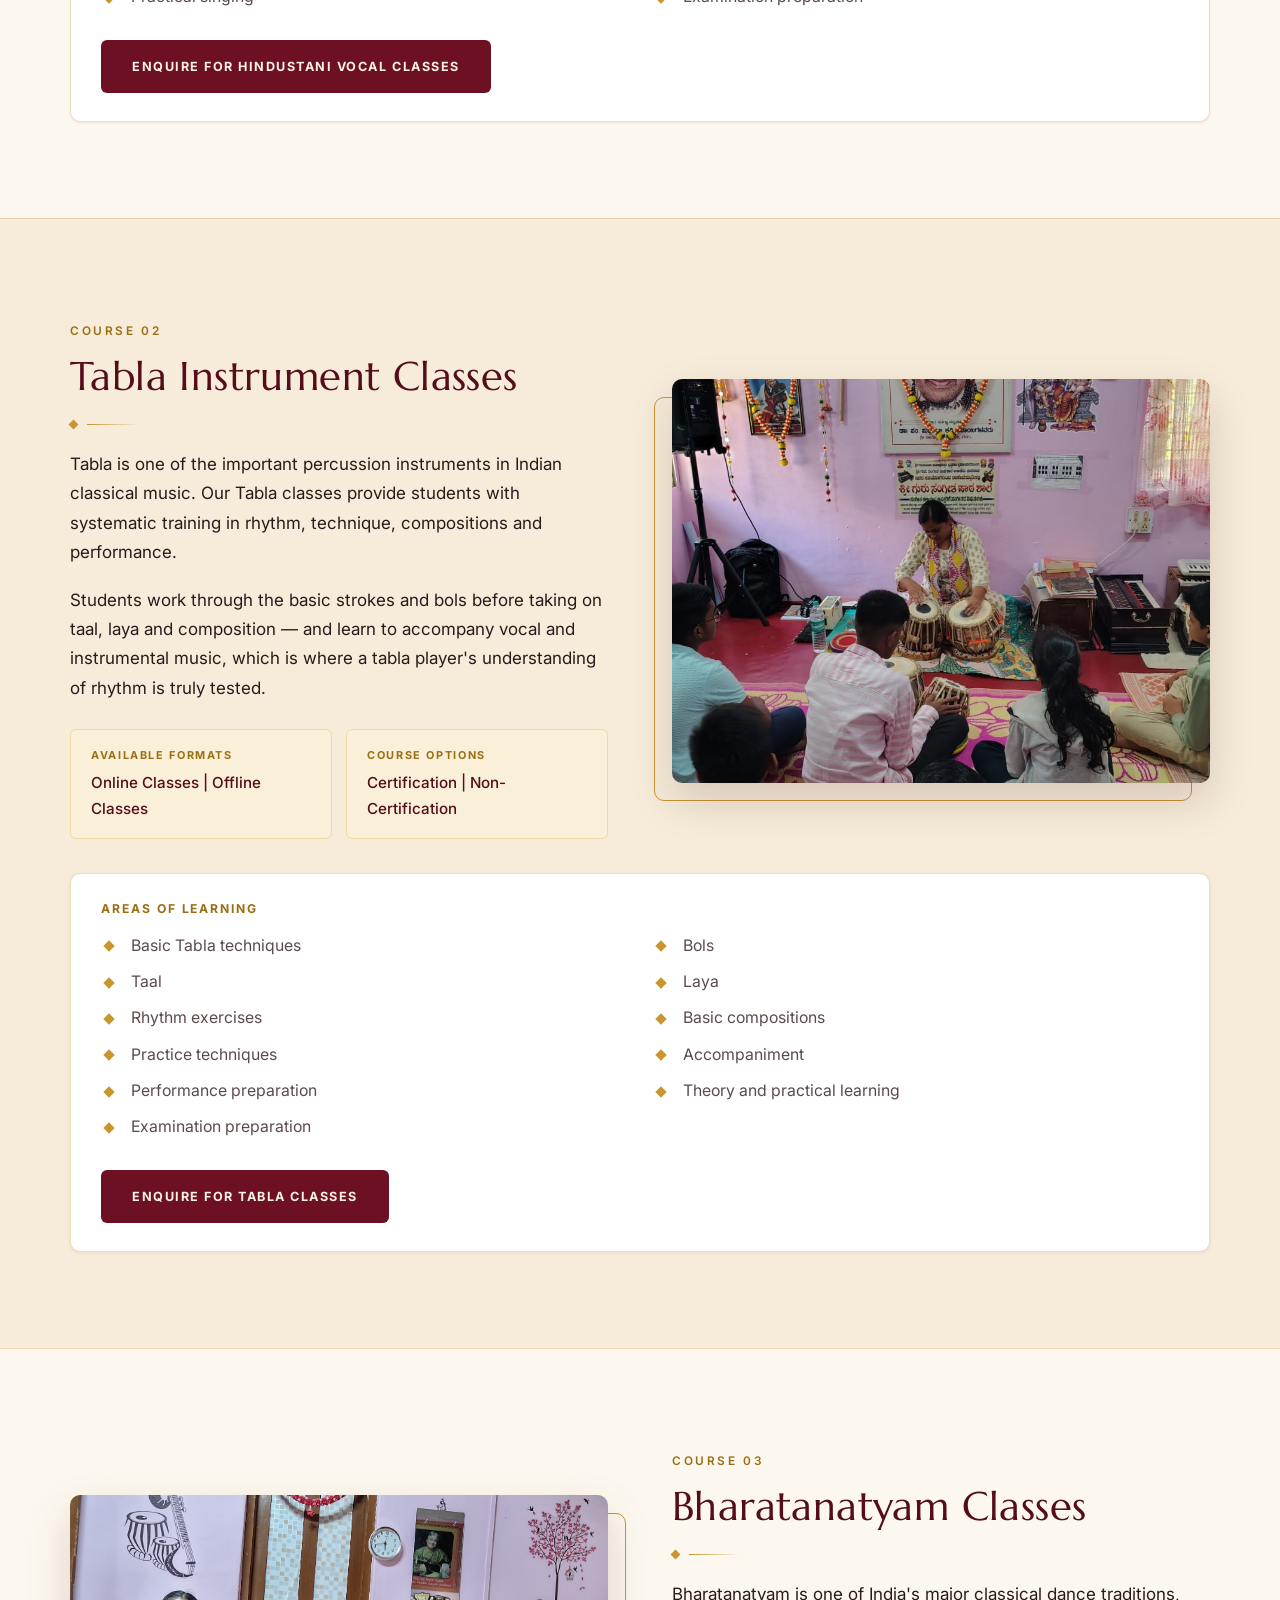
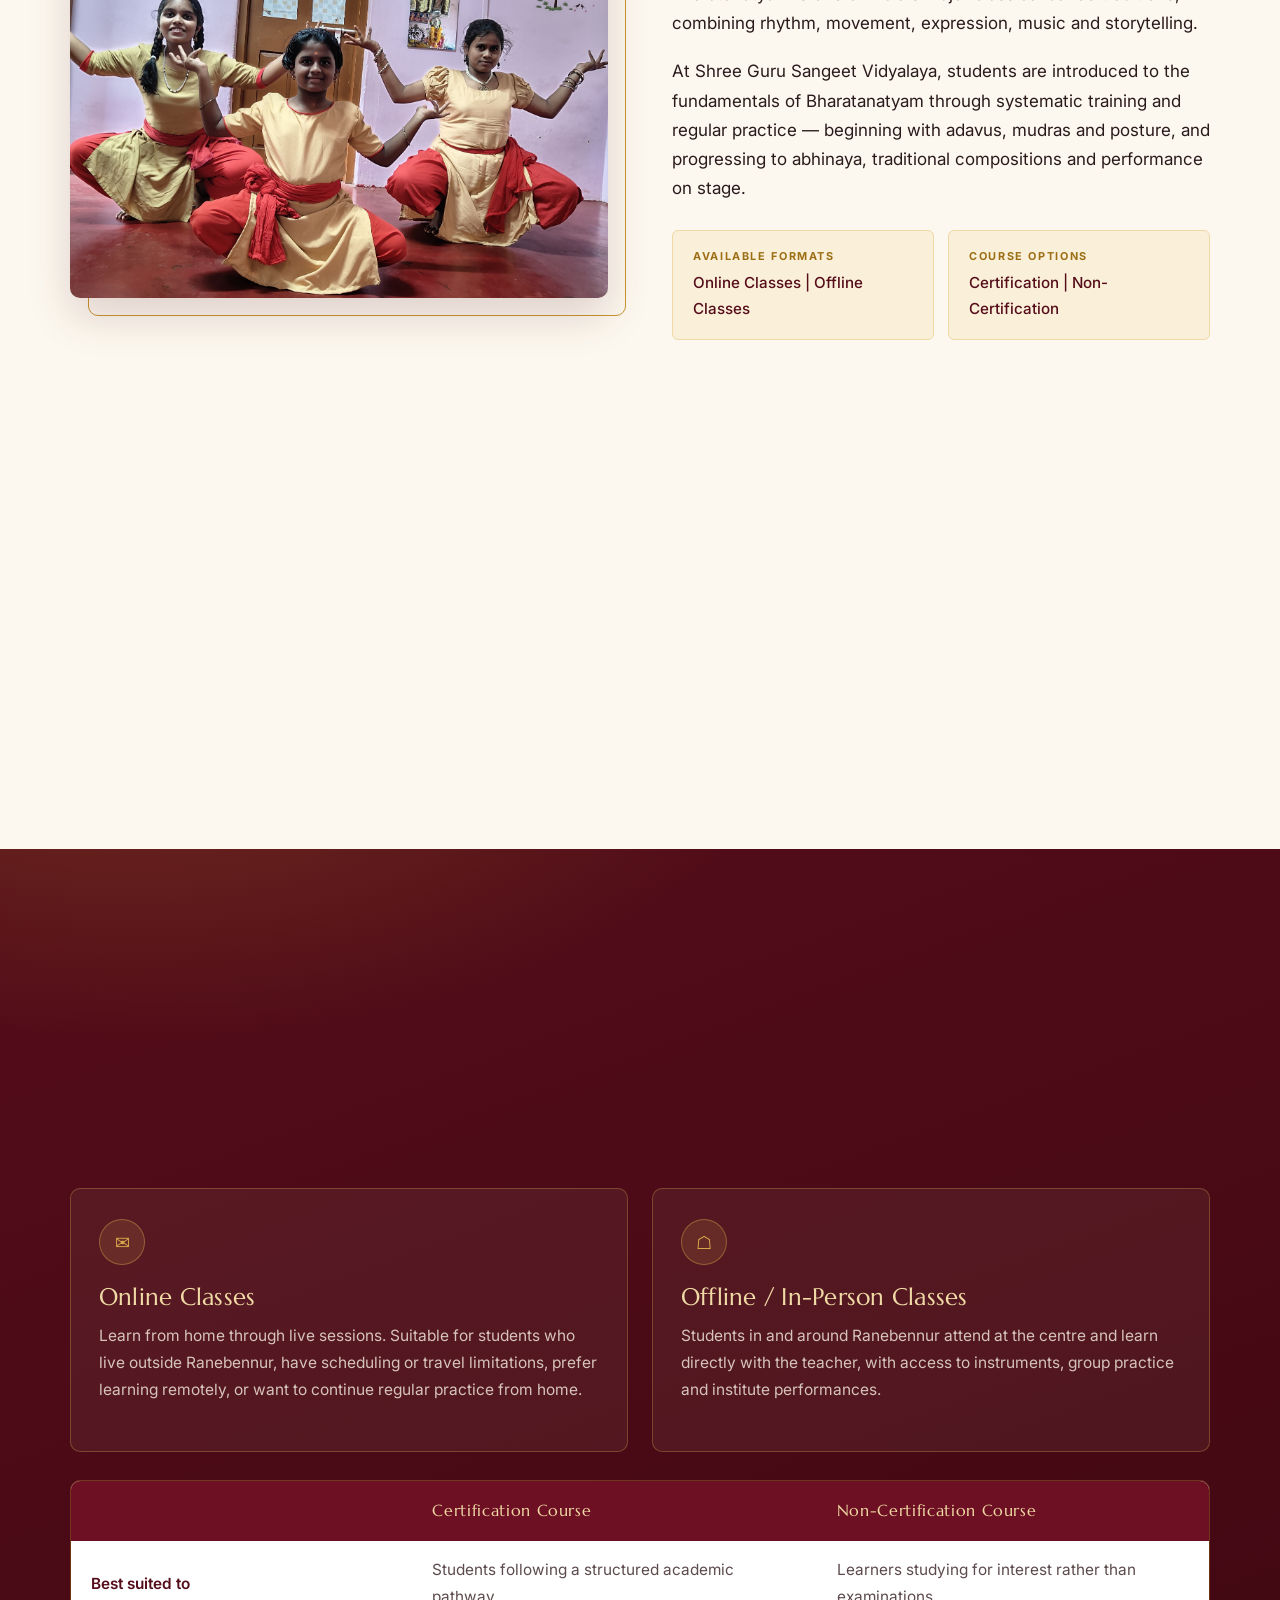
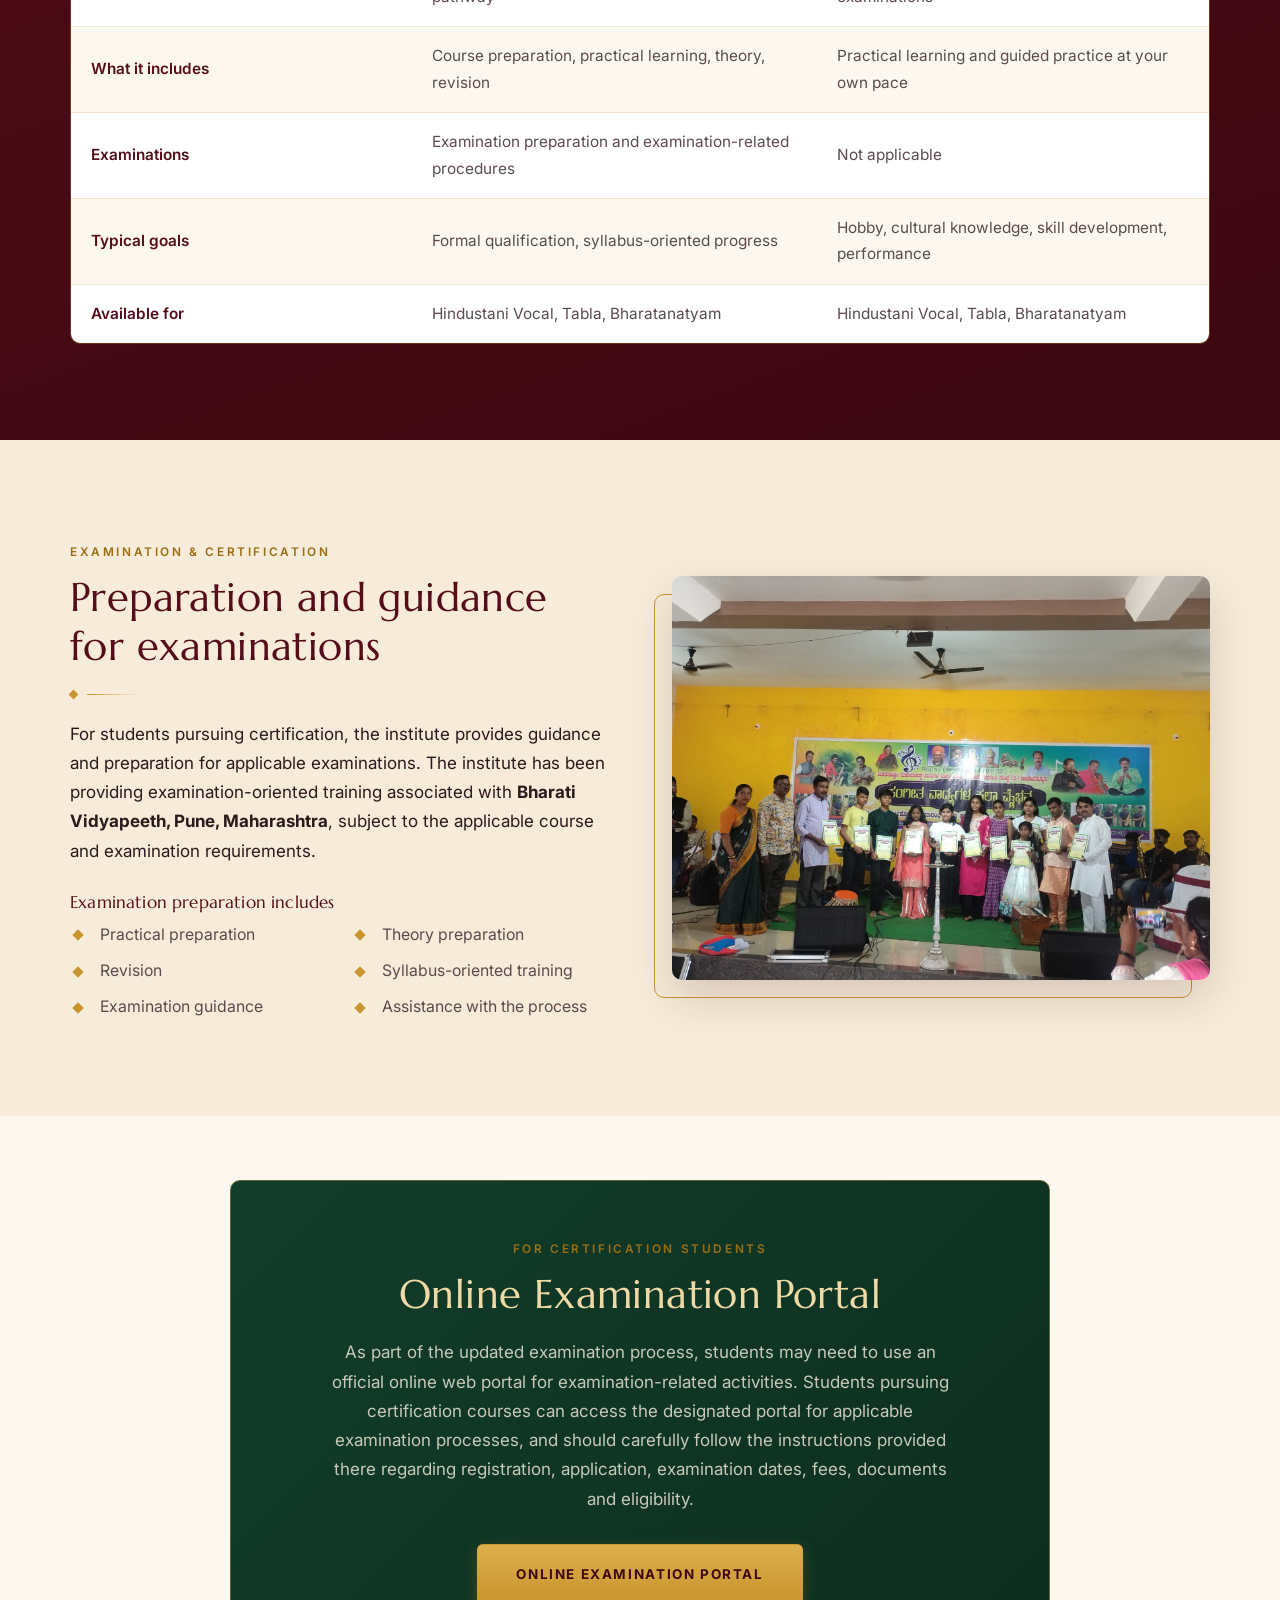
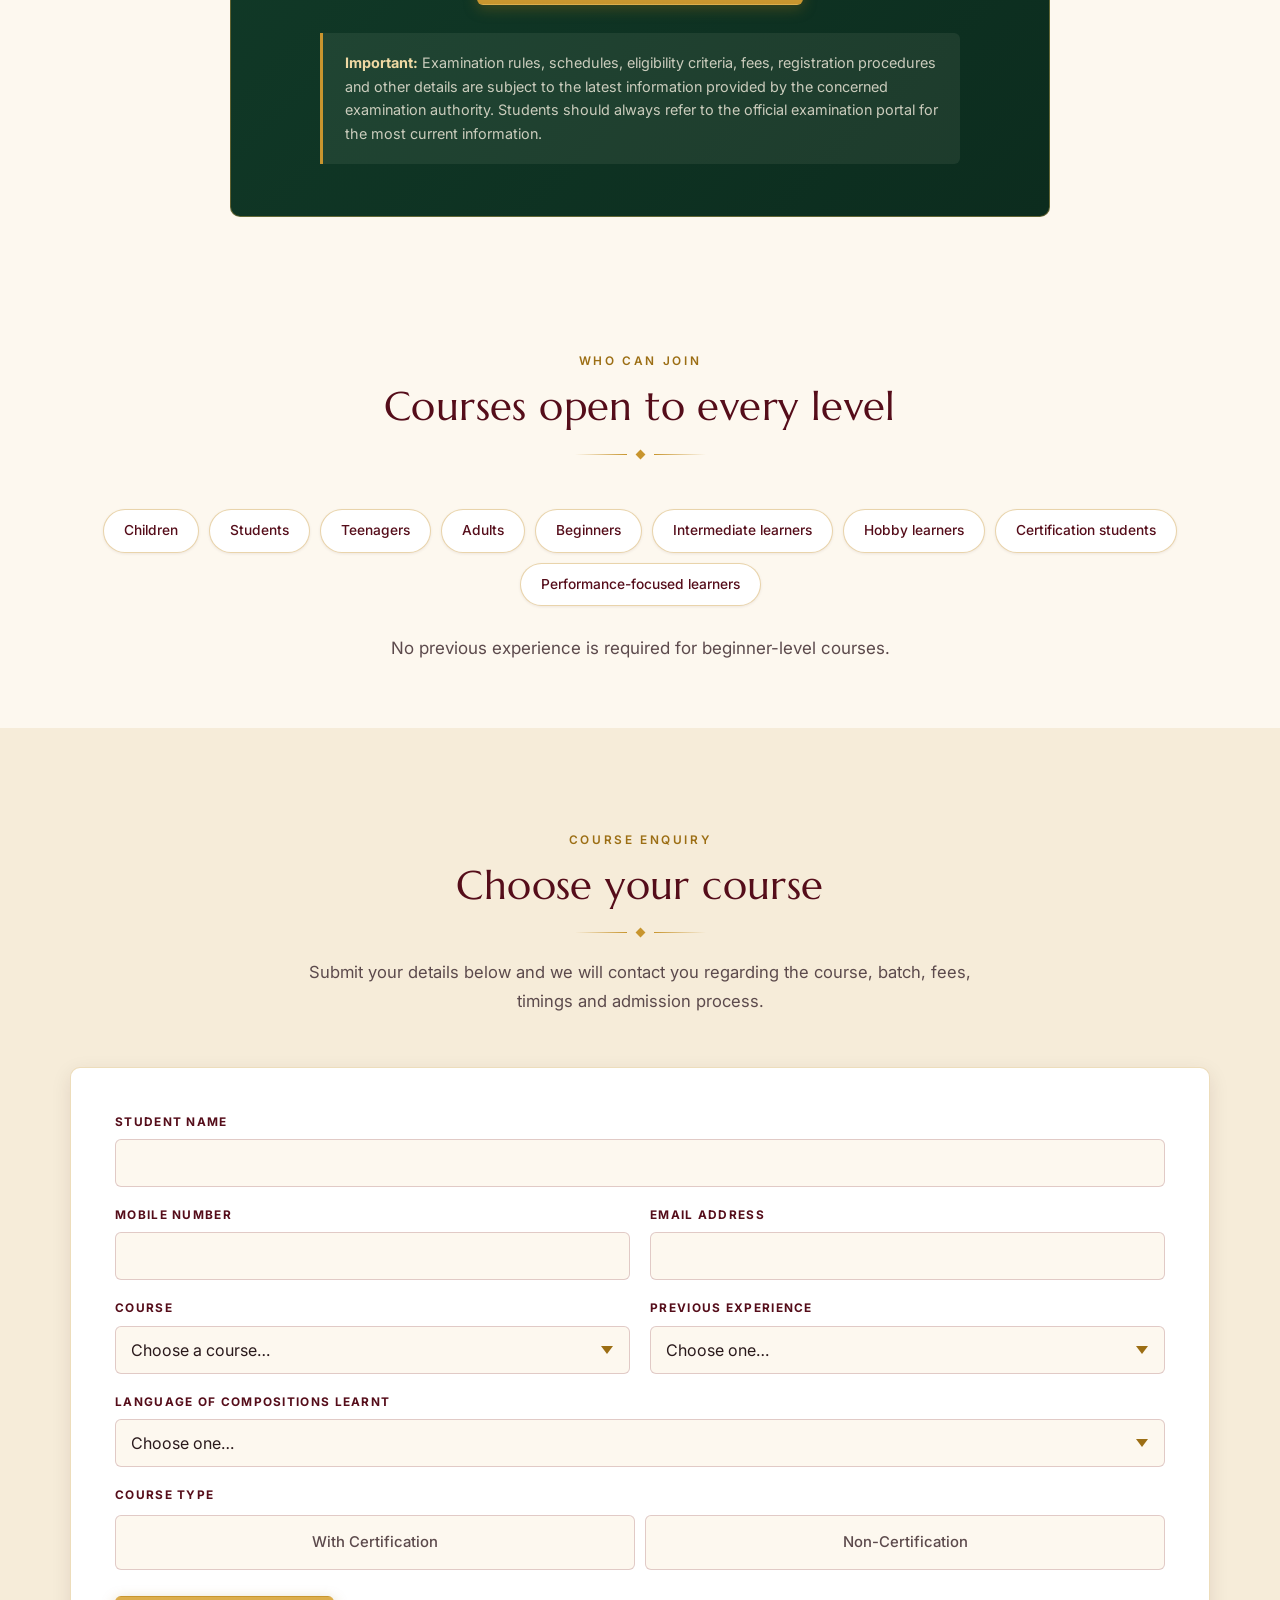
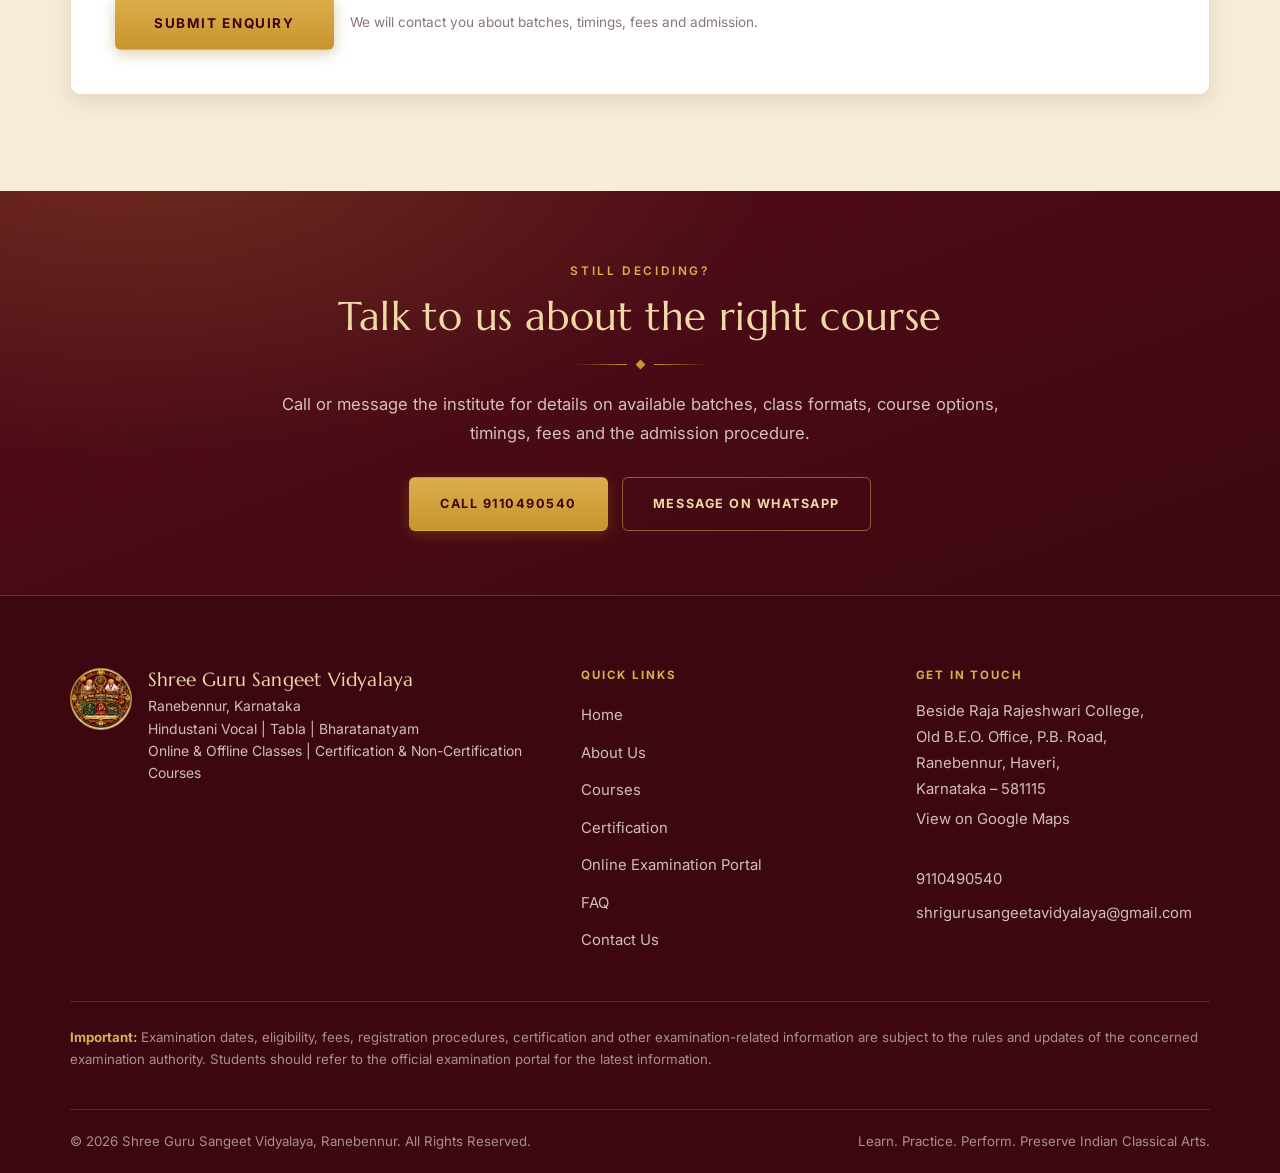
==== commit 013cfe69: "added changes" ====
--- a/courses.html
+++ b/courses.html
@@ -3,19 +3,133 @@
 <head>
 <meta charset="utf-8">
 <meta name="viewport" content="width=device-width, initial-scale=1">
-<title>Courses &ndash; Hindustani Vocal, Tabla &amp; Bharatanatyam | Shree Guru Sangeet Vidyalaya</title>
-<meta name="description" content="Course details for Hindustani Vocal, Tabla and Bharatanatyam at Shree Guru Sangeet Vidyalaya, Ranebennur — areas of learning, online and offline formats, certification and non-certification options.">
-
+<title>Courses &ndash; Hindustani Vocal, Tabla &amp; Bharatanatyam Classes | Shree Guru Sangeet Vidyalaya, Ranebennur</title>
+<meta name="description" content="Course details for Hindustani Classical Vocal, Tabla and Bharatanatyam at Shree Guru Sangeet Vidyalaya, Ranebennur — areas of learning, online and offline class formats, certification and non-certification options, and examination preparation.">
+<meta name="keywords" content="Hindustani vocal course, Hindustani classical singing classes online, learn raga and tala, swar alankar training, tabla course Ranebennur, tabla lessons online, learn tabla bols taal laya, Bharatanatyam course, Bharatanatyam adavus mudras abhinaya classes, classical dance classes Ranebennur, music certification course Karnataka, non-certification music classes, music examination preparation, Bharati Vidyapeeth sangeet exam, online music classes India, music classes Haveri, Shree Guru Sangeet Vidyalaya courses">
+<meta name="author" content="Shree Guru Sangeet Vidyalaya">
+<meta name="robots" content="index, follow, max-image-preview:large, max-snippet:-1">
+<link rel="canonical" href="https://shreegurusangeet.in/courses.html">
+
+<!-- Local / geo signals -->
+<meta name="geo.region" content="IN-KA">
+<meta name="geo.placename" content="Ranebennur, Haveri, Karnataka">
+<meta name="geo.position" content="14.6144047;75.6345114">
+<meta name="ICBM" content="14.6144047, 75.6345114">
+
+<!-- Open Graph (WhatsApp, Facebook, LinkedIn previews) -->
+<meta property="og:site_name" content="Shree Guru Sangeet Vidyalaya">
+<meta property="og:locale" content="en_IN">
+<meta property="og:type" content="website">
+<meta property="og:url" content="https://shreegurusangeet.in/courses.html">
 <meta property="og:title" content="Courses | Shree Guru Sangeet Vidyalaya, Ranebennur">
-<meta property="og:description" content="Hindustani Vocal, Tabla and Bharatanatyam — online and offline, certification and non-certification.">
-<meta property="og:image" content="images/logo.jpg">
-<meta property="og:type" content="website">
+<meta property="og:description" content="Hindustani Vocal, Tabla and Bharatanatyam — online and offline classes, certification and non-certification courses, examination preparation.">
+<meta property="og:image" content="https://shreegurusangeet.in/images/logo.jpg">
+<meta property="og:image:alt" content="Shree Guru Sangeet Vidyalaya emblem">
+
+<!-- Twitter / X card -->
+<meta name="twitter:card" content="summary">
+<meta name="twitter:title" content="Courses | Shree Guru Sangeet Vidyalaya, Ranebennur">
+<meta name="twitter:description" content="Hindustani Vocal, Tabla and Bharatanatyam — online and offline, certification and non-certification.">
+<meta name="twitter:image" content="https://shreegurusangeet.in/images/logo.jpg">
+
+<meta name="theme-color" content="#6E1023">
 
 <link rel="icon" href="images/logo.jpg">
 <link rel="preconnect" href="https://fonts.googleapis.com">
 <link rel="preconnect" href="https://fonts.gstatic.com" crossorigin>
 <link href="https://fonts.googleapis.com/css2?family=Marcellus&family=Inter:wght@400;500;600;700&display=swap" rel="stylesheet">
 <link rel="stylesheet" href="css/style.css">
+
+<!-- Structured data for Google: course listings + breadcrumb -->
+<script type="application/ld+json">
+{
+  "@context": "https://schema.org",
+  "@graph": [
+    {
+      "@type": "BreadcrumbList",
+      "itemListElement": [
+        { "@type": "ListItem", "position": 1, "name": "Home", "item": "https://shreegurusangeet.in/" },
+        { "@type": "ListItem", "position": 2, "name": "Courses", "item": "https://shreegurusangeet.in/courses.html" }
+      ]
+    },
+    {
+      "@type": "WebPage",
+      "@id": "https://shreegurusangeet.in/courses.html#webpage",
+      "url": "https://shreegurusangeet.in/courses.html",
+      "name": "Courses - Hindustani Vocal, Tabla & Bharatanatyam Classes | Shree Guru Sangeet Vidyalaya, Ranebennur",
+      "isPartOf": { "@id": "https://shreegurusangeet.in/#website" },
+      "about": { "@id": "https://shreegurusangeet.in/#organization" },
+      "inLanguage": "en-IN"
+    },
+    {
+      "@type": "ItemList",
+      "name": "Courses at Shree Guru Sangeet Vidyalaya",
+      "itemListElement": [
+        {
+          "@type": "ListItem",
+          "position": 1,
+          "item": {
+            "@type": "Course",
+            "@id": "https://shreegurusangeet.in/courses.html#hindustani-vocal",
+            "url": "https://shreegurusangeet.in/courses.html#hindustani-vocal",
+            "name": "Hindustani Vocal",
+            "description": "Fundamentals and progressive aspects of Hindustani classical music: swar, alankar, basic exercises, raga, tala, voice training, classical compositions, music theory, practical singing and examination preparation. Online and offline; certification and non-certification options.",
+            "provider": { "@id": "https://shreegurusangeet.in/#organization" },
+            "teaches": ["Swar", "Alankar", "Raga", "Tala", "Voice training", "Classical compositions", "Music theory"],
+            "educationalLevel": "Beginner to Advanced",
+            "availableLanguage": ["Kannada", "Hindi", "English"],
+            "hasCourseInstance": [
+              { "@type": "CourseInstance", "courseMode": "Online" },
+              { "@type": "CourseInstance", "courseMode": "Onsite", "location": { "@id": "https://shreegurusangeet.in/#organization" } }
+            ],
+            "offers": { "@type": "Offer", "category": "Paid", "availability": "https://schema.org/InStock", "url": "https://shreegurusangeet.in/courses.html#enquiry" }
+          }
+        },
+        {
+          "@type": "ListItem",
+          "position": 2,
+          "item": {
+            "@type": "Course",
+            "@id": "https://shreegurusangeet.in/courses.html#tabla",
+            "url": "https://shreegurusangeet.in/courses.html#tabla",
+            "name": "Tabla",
+            "description": "Systematic training in tabla: basic techniques, bols, taal, laya, rhythm exercises, compositions, practice techniques, accompaniment, performance preparation and examination preparation. Online and offline; certification and non-certification options.",
+            "provider": { "@id": "https://shreegurusangeet.in/#organization" },
+            "teaches": ["Tabla techniques", "Bols", "Taal", "Laya", "Accompaniment", "Compositions"],
+            "educationalLevel": "Beginner to Advanced",
+            "availableLanguage": ["Kannada", "Hindi", "English"],
+            "hasCourseInstance": [
+              { "@type": "CourseInstance", "courseMode": "Online" },
+              { "@type": "CourseInstance", "courseMode": "Onsite", "location": { "@id": "https://shreegurusangeet.in/#organization" } }
+            ],
+            "offers": { "@type": "Offer", "category": "Paid", "availability": "https://schema.org/InStock", "url": "https://shreegurusangeet.in/courses.html#enquiry" }
+          }
+        },
+        {
+          "@type": "ListItem",
+          "position": 3,
+          "item": {
+            "@type": "Course",
+            "@id": "https://shreegurusangeet.in/courses.html#bharatanatyam",
+            "url": "https://shreegurusangeet.in/courses.html#bharatanatyam",
+            "name": "Bharatanatyam",
+            "description": "Bharatanatyam classical dance from the fundamentals: adavus, mudras, postures, rhythm and tala, abhinaya, facial expressions, traditional compositions, dance theory, stage performance and examination preparation. Online and offline; certification and non-certification options.",
+            "provider": { "@id": "https://shreegurusangeet.in/#organization" },
+            "teaches": ["Adavus", "Mudras", "Postures", "Abhinaya", "Rhythm and Tala", "Traditional compositions", "Dance theory"],
+            "educationalLevel": "Beginner to Advanced",
+            "availableLanguage": ["Kannada", "Hindi", "English"],
+            "hasCourseInstance": [
+              { "@type": "CourseInstance", "courseMode": "Online" },
+              { "@type": "CourseInstance", "courseMode": "Onsite", "location": { "@id": "https://shreegurusangeet.in/#organization" } }
+            ],
+            "offers": { "@type": "Offer", "category": "Paid", "availability": "https://schema.org/InStock", "url": "https://shreegurusangeet.in/courses.html#enquiry" }
+          }
+        }
+      ]
+    }
+  ]
+}
+</script>
 </head>
 <body>
 
@@ -592,7 +706,8 @@
           Beside Raja Rajeshwari College,<br>
           Old B.E.O. Office, P.B. Road,<br>
           Ranebennur, Haveri,<br>
-          Karnataka &ndash; 581115<br><br>
+          Karnataka &ndash; 581115<br>
+          <a href="https://maps.google.com/maps?q=14.6144047%2C75.6345114&amp;z=17&amp;hl=en" target="_blank" rel="noopener">View on Google Maps</a><br><br>
           <a href="tel:+919110490540">9110490540</a><br>
           <a href="mailto:shrigurusangeetavidyalaya@gmail.com">shrigurusangeetavidyalaya@gmail.com</a>
         </address>
--- a/css/style.css
+++ b/css/style.css
@@ -1078,6 +1078,98 @@
 .contact-card .big { font-family: var(--display); font-size: 1.32rem; color: var(--gold-200); }
 .contact-card p a,
 .contact-card address a { display: inline-block; padding-block: 4px; }
+
+/* ---------- Enquiry modal ----------
+   Opened by any "Enquire" CTA (a[href="#enquiry"]). The on-page form
+   card is moved into .modal__body while open, so there is only ever
+   one form on the page. See js/main.js. */
+
+.modal {
+  position: fixed;
+  inset: 0;
+  z-index: 1200;
+  display: flex;
+  align-items: center;
+  justify-content: center;
+  padding: 20px;
+  background: rgba(60, 7, 16, 0.62);
+  backdrop-filter: blur(3px);
+  -webkit-backdrop-filter: blur(3px);
+  opacity: 0;
+  visibility: hidden;
+  transition: opacity 0.25s ease, visibility 0s linear 0.25s;
+}
+.modal.is-open {
+  opacity: 1;
+  visibility: visible;
+  transition: opacity 0.25s ease;
+}
+.modal__panel {
+  position: relative;
+  width: min(760px, 100%);
+  max-height: calc(100vh - 40px);
+  max-height: calc(100dvh - 40px);
+  overflow-y: auto;
+  overscroll-behavior: contain;
+  background: var(--cream);
+  border: 1px solid rgba(200, 149, 46, 0.4);
+  border-radius: var(--radius-lg);
+  box-shadow: var(--shadow-lg);
+  transform: translateY(18px) scale(0.98);
+  transition: transform 0.3s ease;
+}
+.modal.is-open .modal__panel { transform: none; }
+
+.modal__head {
+  position: sticky;
+  top: 0;
+  z-index: 1;
+  display: flex;
+  align-items: flex-start;
+  justify-content: space-between;
+  gap: 16px;
+  padding: 22px 24px 14px;
+  background: var(--cream);
+  border-bottom: 1px solid rgba(200, 149, 46, 0.3);
+}
+.modal__head h2 { font-size: 1.35rem; margin: 4px 0 2px; }
+.modal__head p { color: var(--ink-soft); font-size: 0.94rem; margin: 0; }
+
+.modal__close {
+  flex: 0 0 auto;
+  width: 40px;
+  height: 40px;
+  display: inline-flex;
+  align-items: center;
+  justify-content: center;
+  border: 1px solid rgba(110, 16, 35, 0.25);
+  border-radius: 50%;
+  background: var(--paper);
+  color: var(--maroon-700);
+  font-size: 1.5rem;
+  line-height: 1;
+  cursor: pointer;
+  transition: background 0.2s ease, color 0.2s ease;
+}
+.modal__close:hover { background: var(--maroon-700); color: var(--on-dark); }
+
+.modal__body { padding: 20px 24px 26px; }
+.modal__body .form-card { box-shadow: none; border: 0; padding: 0; background: transparent; }
+
+body.modal-open { overflow: hidden; }
+
+@media (max-width: 620px) {
+  .modal { padding: 0; align-items: flex-end; }
+  .modal__panel {
+    width: 100%;
+    max-height: 100vh;
+    max-height: 100dvh;
+    border-radius: var(--radius-lg) var(--radius-lg) 0 0;
+    border-bottom: 0;
+  }
+  .modal__head { padding: 18px 18px 12px; }
+  .modal__body { padding: 16px 18px 24px; }
+}
 
 /* ---------- Footer ---------- */
 
